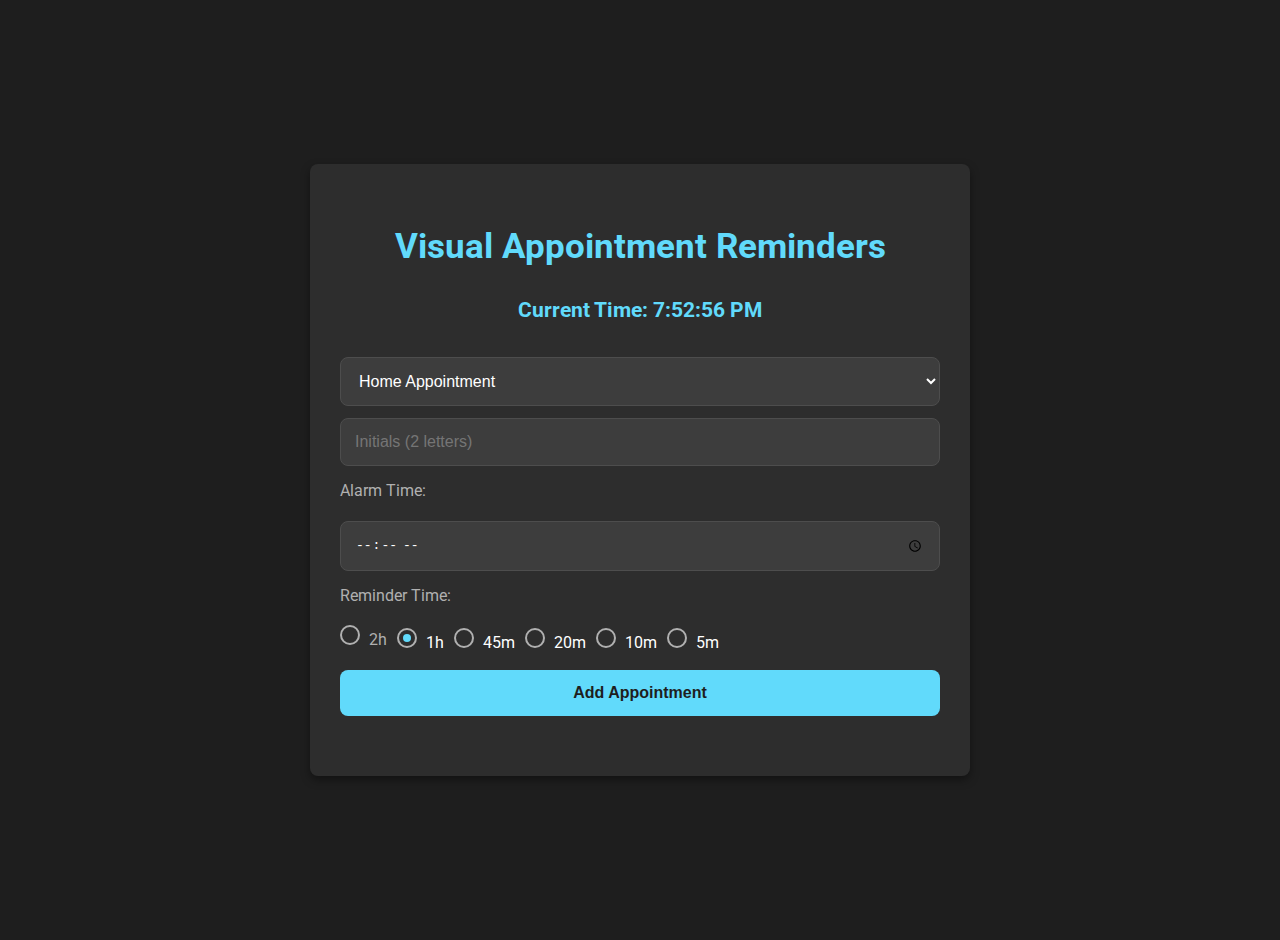
==== index.html @ 6f098dd7 "Add files via upload" ====
<!DOCTYPE html>
<html lang="en">
<head>
    <meta charset="UTF-8">
    <meta name="viewport" content="width=device-width, initial-scale=1.0">
    <title>Appointment Reminder</title>
    <style>
        @import url('https://fonts.googleapis.com/css2?family=Roboto:wght@400;700&display=swap');

        :root {
            --primary-color: #61dafb;
            --background-color: #1e1e1e;
            --card-background: #2d2d2d;
            --text-color: #ffffff;
            --light-text-color: #b0b0b0;
            --hours-color: #2196F3;
            --minutes-color: #FFC107;
            --seconds-color: #4CAF50;
            --warning-color: #FF9800;
            --alarm-color: #F44336;
            --input-background: #3d3d3d;
            --input-border: #4d4d4d;
            --border-radius: 8px;
            --transition-duration: 0.3s;
        }

        body {
            font-family: 'Roboto', sans-serif;
            background-color: var(--background-color);
            color: var(--text-color);
            line-height: 1.6;
            margin: 0;
            padding: 20px;
            display: flex;
            justify-content: center;
            align-items: center;
            min-height: 100vh;
        }

        .container {
            max-width: 600px;
            width: 100%;
            background-color: var(--card-background);
            border-radius: var(--border-radius);
            box-shadow: 0 4px 10px rgba(0, 0, 0, 0.4);
            padding: 30px;
            transition: box-shadow var(--transition-duration) ease;
        }

        .container:hover {
            box-shadow: 0 8px 20px rgba(0, 0, 0, 0.6);
        }

        h1, h2 {
            color: var(--primary-color);
            text-align: center;
            margin-bottom: 20px;
            font-weight: 700;
        }

        h1 {
            font-size: 2.2em;
        }

        h2 {
            font-size: 1.6em;
        }

        #currentTime {
            font-size: 1.3em;
            font-weight: bold;
            text-align: center;
            margin-bottom: 30px;
            color: var(--primary-color);
        }

        .input-group {
            display: flex;
            flex-direction: column;
            gap: 12px; 
            margin-bottom: 30px;
        }

        input, select, button {
            padding: 14px;
            border: 1px solid var(--input-border);
            border-radius: var(--border-radius);
            font-size: 1em;
            width: 100%;
            box-sizing: border-box;
            background-color: var(--input-background);
            color: var(--text-color);
            transition: background-color var(--transition-duration) ease, box-shadow var(--transition-duration) ease;
        }

        input:focus, select:focus, button:focus {
            outline: none;
            box-shadow: 0 0 0 3px rgba(97, 218, 251, 0.5);
        }

        button {
            background-color: var(--primary-color);
            color: var(--background-color);
            border: none;
            cursor: pointer;
            font-weight: 700;
            transition: background-color var(--transition-duration) ease;
        }

        button:hover {
            background-color: #4fa8d1;
        }

        #appointmentList {
            margin-top: 30px;
        }

        .appointment {
            background-color: var(--card-background);
            padding: 20px;
            margin-bottom: 20px;
            border-radius: var(--border-radius);
            box-shadow: 0 2px 5px rgba(0, 0, 0, 0.2);
            transition: box-shadow var(--transition-duration) ease;
        }

        .appointment:hover {
            box-shadow: 0 4px 10px rgba(0, 0, 0, 0.4);
        }

        .appointment-info {
            display: flex;
            justify-content: space-between;
            align-items: center;
            margin-bottom: 15px;
            font-size: 0.95em;
        }

        .appointment button {
            background-color: var(--alarm-color);
            padding: 10px 20px;
            font-size: 0.85em;
            border-radius: var(--border-radius);
            transition: background-color var(--transition-duration) ease;
        }

        .appointment button:hover {
            background-color: #c0392b;
        }

        .countdown-container {
            display: flex;
            height: 40px;
            background-color: var(--input-background);
            border-radius: var(--border-radius);
            overflow: hidden;
            margin-bottom: 12px;
        }

        .countdown-segment {
            display: flex;
            justify-content: center;
            align-items: center;
            color: var(--background-color);
            font-size: 1em;
            font-weight: 700;
            transition: width 1s linear;
            min-width: 45px;
        }

        .hours { background-color: var(--hours-color); }
        .minutes { background-color: var(--minutes-color); }
        .seconds { background-color: var(--seconds-color); }

        .countdown-text {
            text-align: center;
            font-size: 1.1em;
            margin-top: 5px;
            color: var(--light-text-color);
        }

        /* New reminder styles */
        .reminder-options {
            display: flex;
            align-items: center;
            flex-wrap: wrap;
            gap: 10px; 
        }

        .reminder-option label {
            display: flex;
            align-items: center; 
            cursor: pointer;
            color: var(--light-text-color);
        }

        .reminder-option input[type="radio"] {
            display: none; 
        }

        .reminder-option input[type="radio"] + span {
            width: 16px;
            height: 16px;
            border-radius: 50%;
            border: 2px solid var(--light-text-color); 
            display: inline-block;
            position: relative;
            margin-right: 5px; 
        }

        .reminder-option input[type="radio"]:checked + span::before { 
            content: '';
            width: 8px;
            height: 8px;
            background-color: var(--primary-color);
            position: absolute;
            top: 50%;
            left: 50%;
            transform: translate(-50%, -50%);
            border-radius: 50%;
        }

        .reminder-indicator {
            height: 12px;
            background-color: var(--warning-color);
            margin-top: 5px;
            width: 0;
            transition: width 1s linear, background-color 1s linear;
            border-radius: var(--border-radius);
        }

        label[for="appointmentTime"] {
            color: var(--light-text-color);
            display: block;
            margin-bottom: 5px; 
        }

        label[for="reminder2h"] { 
            color: var(--light-text-color);
            display: block;
            margin-bottom: 5px; 
        }
    </style>
</head>
<body>
    <div class="container">
        <h1>Visual Appointment Reminders</h1>
        <div id="currentTime"></div>
        <div class="input-group">
            <select id="tagSelect">
                <option value="Home Appointment">Home Appointment</option>
                <option value="Online Appointment">Online Appointment</option>
                <option value="Meeting">Meeting</option>
                <option value="Travel">Travel</option>
                <option value="Report">Report</option>
                <option value="Service Plan">Service Plan</option>
                <option value="Stats">Stats</option>
                <option value="Office">Office</option>
                <option value="Other">Other</option>
            </select>
            <input type="text" id="descInput" maxlength="2" placeholder="Initials (2 letters)">
            <label for="appointmentTime">Alarm Time:</label> 
            <input type="time" id="appointmentTime">

            <label for="reminder2h">Reminder Time:</label>
            <div class="reminder-options">
                <label for="reminder2h" class="reminder-option">
                    <input type="radio" name="reminder" id="reminder2h" value="120">
                    <span></span> 2h
                </label>
                <label for="reminder1h" class="reminder-option">
                    <input type="radio" name="reminder" id="reminder1h" value="60" checked>
                    <span></span> 1h
                </label>
                <label for="reminder45m" class="reminder-option">
                    <input type="radio" name="reminder" id="reminder45m" value="45">
                    <span></span> 45m
                </label>
                <label for="reminder20m" class="reminder-option">
                    <input type="radio" name="reminder" id="reminder20m" value="20">
                    <span></span> 20m
                </label>
                <label for="reminder10m" class="reminder-option">
                    <input type="radio" name="reminder" id="reminder10m" value="10">
                    <span></span> 10m
                </label>
                <label for="reminder5m" class="reminder-option">
                    <input type="radio" name="reminder" id="reminder5m" value="5">
                    <span></span> 5m
                </label>
            </div>

            <button onclick="addAppointment()">Add Appointment</button>
        </div>

        <div id="appointmentList"></div>
    </div>

    <audio id="warningBeep">
        <source src="https://assets.mixkit.co/active_storage/sfx/2869/2869-preview.mp3" type="audio/mpeg">
    </audio>
    <audio id="alarmSound">
        <source src="https://assets.mixkit.co/active_storage/sfx/209/209-preview.mp3" type="audio/mpeg">
    </audio>

    <script>
        let appointments = [];
        let countdownIntervals = {};
        let reminderIntervals = {};

        function updateCurrentTime() {
            const now = new Date();
            document.getElementById('currentTime').textContent = `Current Time: ${now.toLocaleTimeString()}`;
        }

        setInterval(updateCurrentTime, 1000);
        updateCurrentTime();

        function addAppointment() {
            const tag = document.getElementById('tagSelect').value;
            const desc = document.getElementById('descInput').value.toUpperCase();
            const time = document.getElementById('appointmentTime').value;

            let reminderMinutes = 60; // Default to 1 hour
            const reminderOptions = document.querySelectorAll('input[name="reminder"]');
            for (const option of reminderOptions) {
                if (option.checked) {
                    reminderMinutes = parseInt(option.value);
                    break;
                }
            }

            if (time) {
                const id = Date.now();
                const now = new Date();
                const appointmentTime = new Date(now.toDateString() + ' ' + time);
                if (appointmentTime <= now) {
                    appointmentTime.setDate(appointmentTime.getDate() + 1); 
                }
                const totalDuration = appointmentTime - now;
                appointments.push({ id, tag, desc, time, createdAt: now, totalDuration, appointmentTime, reminderMinutes, reminderPassed: false });
                appointments.sort((a, b) => a.appointmentTime - b.appointmentTime);
                updateAppointmentList();
                document.getElementById('descInput').value = '';
                document.getElementById('appointmentTime').value = '';
            } else {
                alert('Please set a valid appointment time.');
            }
        }

        function updateAppointmentList() {
            const list = document.getElementById('appointmentList');
            list.innerHTML = '<h2>Appointments</h2>';
            appointments.forEach((app) => {
                const appointmentElement = document.createElement('div');
                appointmentElement.className = 'appointment';
                appointmentElement.id = `appointment-${app.id}`;
                appointmentElement.innerHTML = `
                    <div class="appointment-info">
                        <span>${app.tag} ${app.desc ? `(${app.desc})` : ''} at ${app.time} (Reminder: ${app.reminderMinutes} mins before)</span>
                        <button onclick="removeAppointment(${app.id})">Remove</button>
                    </div>
                    <div class="countdown-container" id="countdown-${app.id}">
                        <div class="countdown-segment hours" id="hours-${app.id}"></div>
                        <div class="countdown-segment minutes" id="minutes-${app.id}"></div>
                        <div class="countdown-segment seconds" id="seconds-${app.id}"></div>
                    </div>
                    <div class="reminder-indicator" id="reminder-indicator-${app.id}"></div>
                    <div class="countdown-text" id="countdown-text-${app.id}"></div>
                `;
                list.appendChild(appointmentElement);
                
                if (!countdownIntervals[app.id]) {
                    startCountdown(app);
                }
                if (!reminderIntervals[app.id]) {
                    setReminder(app);
                }
            });
        }

        function removeAppointment(id) {
            appointments = appointments.filter(app => app.id !== id);
            clearInterval(countdownIntervals[id]);
            delete countdownIntervals[id];
            clearInterval(reminderIntervals[id]);
            delete reminderIntervals[id];
            updateAppointmentList();
        }

        function startCountdown(appointment) {
            function updateCountdown() {
                const now = new Date();
                let timeLeft = appointment.appointmentTime - now;

                const hoursElement = document.getElementById(`hours-${appointment.id}`);
                const minutesElement = document.getElementById(`minutes-${appointment.id}`);
                const secondsElement = document.getElementById(`seconds-${appointment.id}`);
                const countdownText = document.getElementById(`countdown-text-${appointment.id}`);
                const reminderIndicator = document.getElementById(`reminder-indicator-${appointment.id}`);

                if (!hoursElement || !minutesElement || !secondsElement || !countdownText || !reminderIndicator) {
                    clearInterval(countdownIntervals[appointment.id]);
                    delete countdownIntervals[appointment.id];
                    return;
                }

                const totalSeconds = Math.floor(timeLeft / 1000);
                const hours = Math.floor(totalSeconds / 3600);
                const minutes = Math.floor((totalSeconds % 3600) / 60);
                const seconds = totalSeconds % 60;

                const totalWidth = 100;
                const hourWidth = (hours / 24) * totalWidth;
                const minuteWidth = (minutes / 60) * (totalWidth - hourWidth);
                const secondWidth = (seconds / 60) * (totalWidth - hourWidth - minuteWidth);

                hoursElement.style.width = `${hourWidth}%`;
                minutesElement.style.width = `${minuteWidth}%`;
                secondsElement.style.width = `${secondWidth}%`;

                hoursElement.textContent = hours > 0 ? `${hours}H` : '';
                minutesElement.textContent = minutes > 0 ? `${minutes}M` : '';
                secondsElement.textContent = `${seconds}S`;

                countdownText.textContent = `${hours.toString().padStart(2, '0')}:${minutes.toString().padStart(2, '0')}:${seconds.toString().padStart(2, '0')}`;

                const reminderSeconds = appointment.reminderMinutes * 60;
                const reminderProgress = Math.max(0, Math.min(100, ((reminderSeconds - totalSeconds) / reminderSeconds) * 100));
                reminderIndicator.style.width = `${reminderProgress}%`;

                if (totalSeconds <= 60) {
                    const greenValue = Math.floor((60 - totalSeconds) / 60 * 255);
                    reminderIndicator.style.backgroundColor = `rgb(243, ${greenValue}, 18)`;
                } else {
                    reminderIndicator.style.backgroundColor = 'var(--warning-color)';
                }

                if (!appointment.reminderPassed && totalSeconds <= reminderSeconds) {
                    appointment.reminderPassed = true;
                    playWarningBeep();
                }
                
                if (timeLeft <= 0) {
                    clearInterval(countdownIntervals[appointment.id]);
                    delete countdownIntervals[appointment.id];
                    playAlarmSound();
                    countdownText.textContent = "00:00:00";
                    hoursElement.style.width = '0%';
                    minutesElement.style.width = '0%';
                    secondsElement.style.width = '0%';
                    hoursElement.textContent = '';
                    minutesElement.textContent = '';
                    secondsElement.textContent = '';
                }
            }

            updateCountdown(); 
            countdownIntervals[appointment.id] = setInterval(updateCountdown, 1000);
        }

        function setReminder(appointment) {
            reminderIntervals[appointment.id] = setInterval(() => {
                const now = new Date();
                const timeUntilAppointment = appointment.appointmentTime - now;
                const minutesUntilAppointment = Math.floor(timeUntilAppointment / (1000 * 60));
                
                if (minutesUntilAppointment === appointment.reminderMinutes) {
                    playWarningBeep();
                    clearInterval(reminderIntervals[appointment.id]);
                    delete reminderIntervals[appointment.id];
                }
            }, 60000); // Check every minute
        }

        function playWarningBeep() {
            const audio = document.getElementById('warningBeep');
            audio.play();
        }

        function playAlarmSound() {
            const audio = document.getElementById('alarmSound');
            audio.play();
        }
    </script>
</body>
</html>
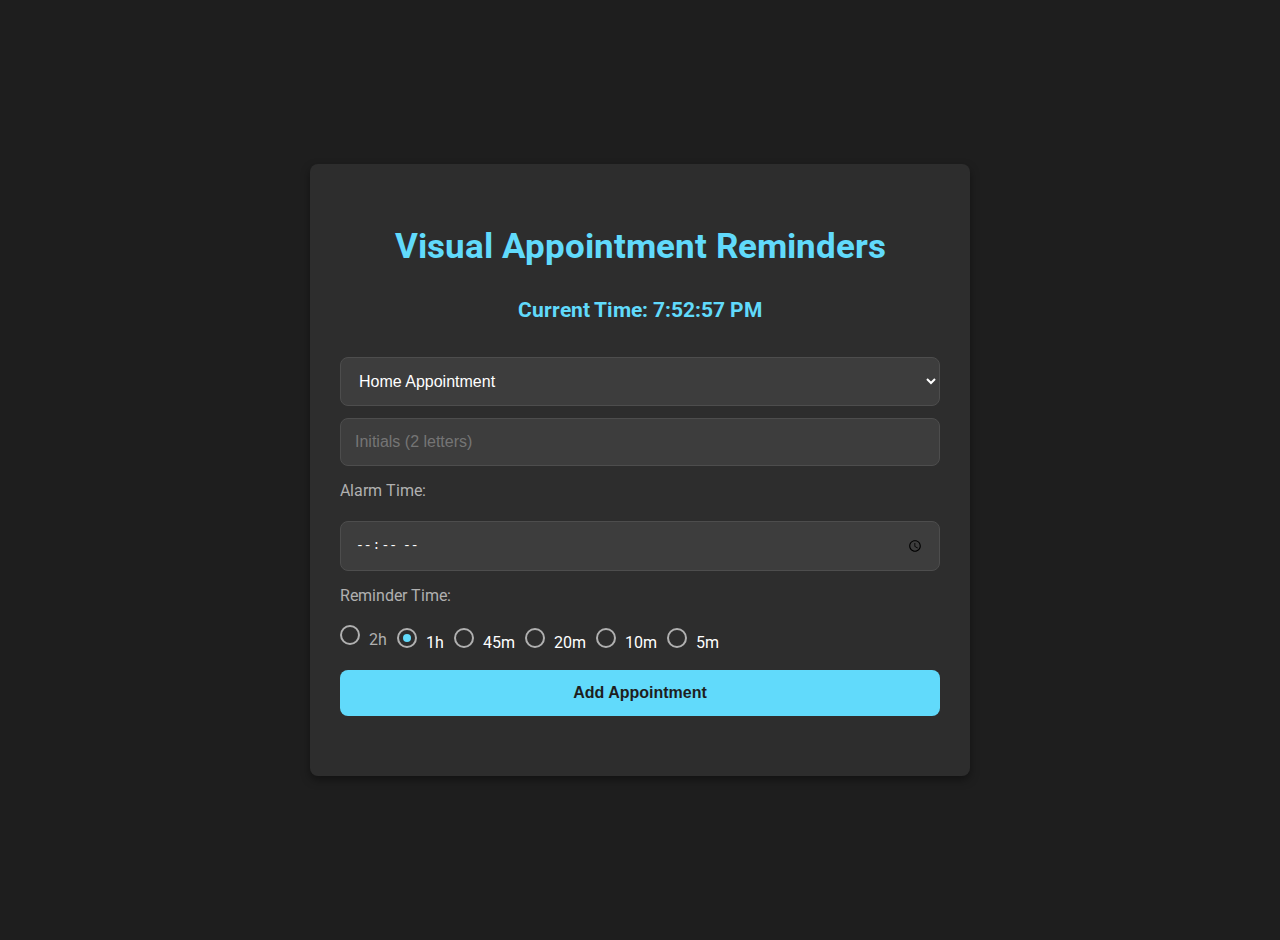
==== commit 6c6ebfff: "Add files via upload" ====
--- a/index.html
+++ b/index.html
@@ -3,7 +3,7 @@
 <head>
     <meta charset="UTF-8">
     <meta name="viewport" content="width=device-width, initial-scale=1.0">
-    <title>Appointment Reminder</title>
+    <title>Visual Appointment Reminders</title>
     <style>
         @import url('https://fonts.googleapis.com/css2?family=Roboto:wght@400;700&display=swap');
 
@@ -174,12 +174,13 @@
 
         .countdown-text {
             text-align: center;
-            font-size: 1.1em;
-            margin-top: 5px;
-            color: var(--light-text-color);
-        }
-
-        /* New reminder styles */
+            font-size: 1.8em; 
+            font-weight: bold; 
+            margin-top: 10px;
+            color: var(--text-color);
+            letter-spacing: 2px; 
+        }
+
         .reminder-options {
             display: flex;
             align-items: center;
@@ -221,12 +222,13 @@
         }
 
         .reminder-indicator {
-            height: 12px;
+            height: 40px; 
             background-color: var(--warning-color);
-            margin-top: 5px;
+            margin: 15px 0;
             width: 0;
             transition: width 1s linear, background-color 1s linear;
             border-radius: var(--border-radius);
+            box-shadow: 0 2px 4px rgba(0, 0, 0, 0.3); 
         }
 
         label[for="appointmentTime"] {
@@ -244,7 +246,7 @@
 </head>
 <body>
     <div class="container">
-        <h1>Visual Appointment Reminders</h1>
+        <h1>Visual Appointment Reminders</h1> 
         <div id="currentTime"></div>
         <div class="input-group">
             <select id="tagSelect">
@@ -307,6 +309,7 @@
         let appointments = [];
         let countdownIntervals = {};
         let reminderIntervals = {};
+        let isDataInput = false; 
 
         function updateCurrentTime() {
             const now = new Date();
@@ -321,7 +324,7 @@
             const desc = document.getElementById('descInput').value.toUpperCase();
             const time = document.getElementById('appointmentTime').value;
 
-            let reminderMinutes = 60; // Default to 1 hour
+            let reminderMinutes = 60;
             const reminderOptions = document.querySelectorAll('input[name="reminder"]');
             for (const option of reminderOptions) {
                 if (option.checked) {
@@ -343,6 +346,8 @@
                 updateAppointmentList();
                 document.getElementById('descInput').value = '';
                 document.getElementById('appointmentTime').value = '';
+
+                isDataInput = true; 
             } else {
                 alert('Please set a valid appointment time.');
             }
@@ -386,6 +391,8 @@
             clearInterval(reminderIntervals[id]);
             delete reminderIntervals[id];
             updateAppointmentList();
+
+            isDataInput = appointments.length > 0; 
         }
 
         function startCountdown(appointment) {
@@ -423,8 +430,13 @@
                 minutesElement.textContent = minutes > 0 ? `${minutes}M` : '';
                 secondsElement.textContent = `${seconds}S`;
 
-                countdownText.textContent = `${hours.toString().padStart(2, '0')}:${minutes.toString().padStart(2, '0')}:${seconds.toString().padStart(2, '0')}`;
-
+                // Format the countdown text
+                const formattedHours = hours.toString().padStart(2, '0');
+                const formattedMinutes = minutes.toString().padStart(2, '0');
+                const formattedSeconds = seconds.toString().padStart(2, '0');
+                countdownText.textContent = `${formattedHours}:${formattedMinutes}:${formattedSeconds}`;
+
+                // Update reminder indicator
                 const reminderSeconds = appointment.reminderMinutes * 60;
                 const reminderProgress = Math.max(0, Math.min(100, ((reminderSeconds - totalSeconds) / reminderSeconds) * 100));
                 reminderIndicator.style.width = `${reminderProgress}%`;
@@ -455,7 +467,7 @@
                 }
             }
 
-            updateCountdown(); 
+            updateCountdown();
             countdownIntervals[appointment.id] = setInterval(updateCountdown, 1000);
         }
 
@@ -470,7 +482,7 @@
                     clearInterval(reminderIntervals[appointment.id]);
                     delete reminderIntervals[appointment.id];
                 }
-            }, 60000); // Check every minute
+            }, 60000); 
         }
 
         function playWarningBeep() {
@@ -482,6 +494,20 @@
             const audio = document.getElementById('alarmSound');
             audio.play();
         }
+
+        window.addEventListener('beforeunload', (event) => {
+            if (isDataInput) {
+                event.preventDefault(); 
+                event.returnValue = ''; 
+            }
+        });
+
+        const inputFields = document.querySelectorAll('input, select');
+        inputFields.forEach(input => {
+            input.addEventListener('input', () => {
+                isDataInput = true;
+            });
+        });
     </script>
 </body>
 </html>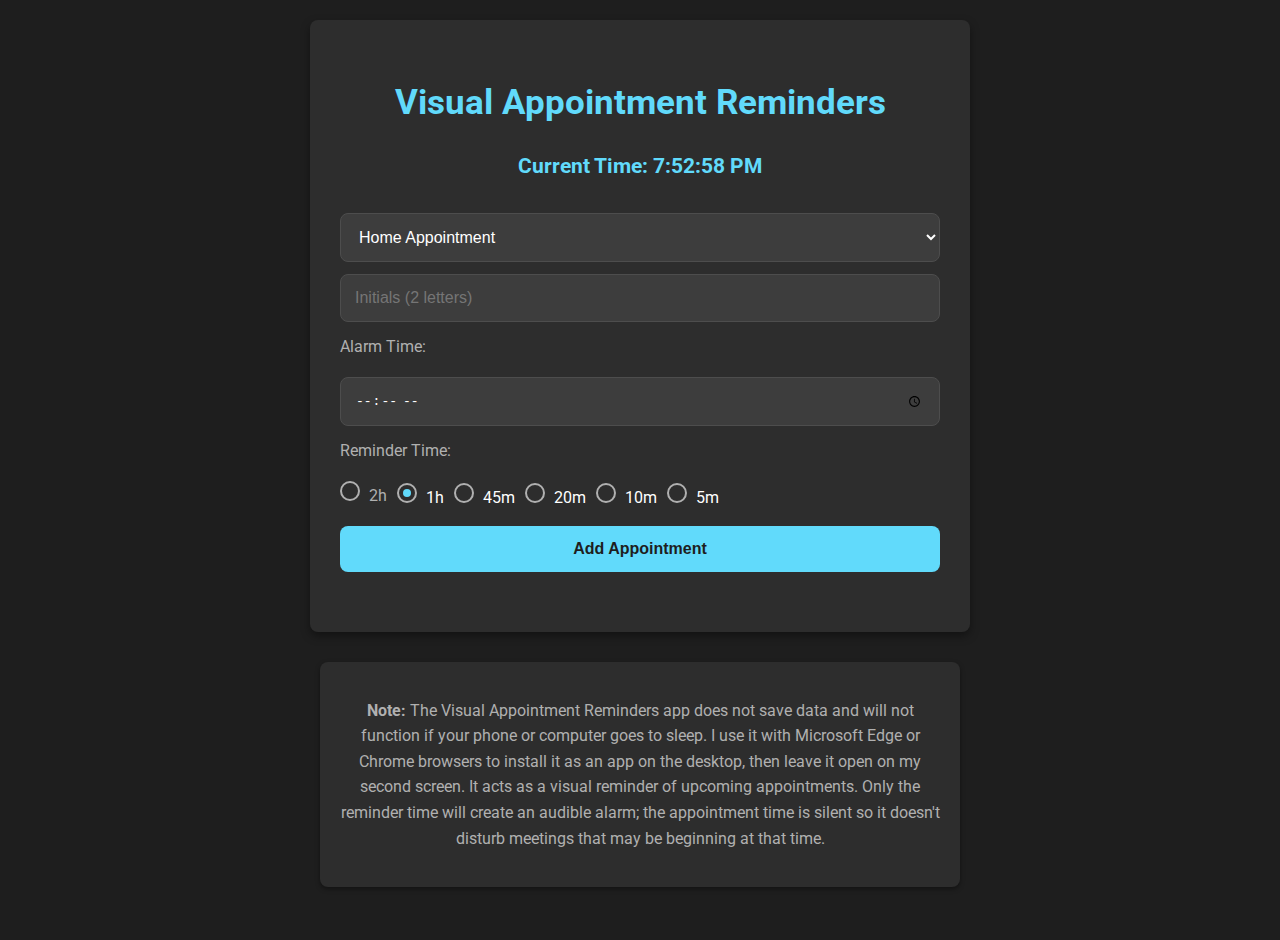
==== commit 3a19f30e: "Add files via upload" ====
--- a/index.html
+++ b/index.html
@@ -32,7 +32,7 @@
             margin: 0;
             padding: 20px;
             display: flex;
-            justify-content: center;
+            flex-direction: column;
             align-items: center;
             min-height: 100vh;
         }
@@ -298,9 +298,16 @@
         <div id="appointmentList"></div>
     </div>
 
+    <div class="container" style="margin-top: 30px; padding: 20px; background-color: var(--card-background); border-radius: var(--border-radius); box-shadow: 0 2px 5px rgba(0, 0, 0, 0.4);">
+        <p style="color: var(--light-text-color); text-align: center;">
+            <strong>Note:</strong> The Visual Appointment Reminders app does not save data and will not function if your phone or computer goes to sleep. I use it with Microsoft Edge or Chrome browsers to install it as an app on the desktop, then leave it open on my second screen. It acts as a visual reminder of upcoming appointments. Only the reminder time will create an audible alarm; the appointment time is silent so it doesn't disturb meetings that may be beginning at that time.
+        </p>
+    </div>
+
     <audio id="warningBeep">
         <source src="https://assets.mixkit.co/active_storage/sfx/2869/2869-preview.mp3" type="audio/mpeg">
     </audio>
+
     <audio id="alarmSound">
         <source src="https://assets.mixkit.co/active_storage/sfx/209/209-preview.mp3" type="audio/mpeg">
     </audio>
@@ -510,4 +517,4 @@
         });
     </script>
 </body>
-</html>+</html>
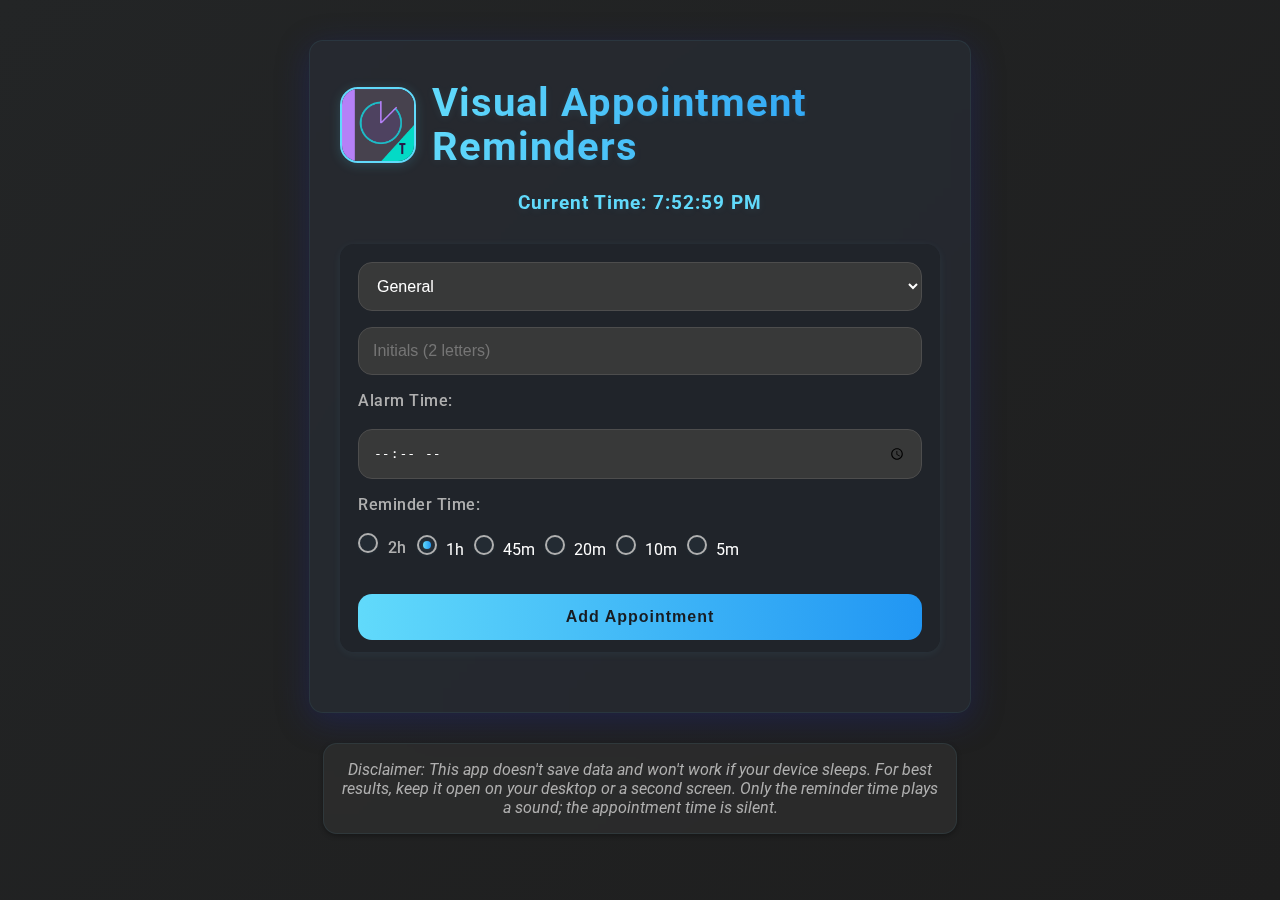
==== commit f3410059: "Add files via upload" ====
--- a/index.html
+++ b/index.html
@@ -4,13 +4,20 @@
     <meta charset="UTF-8">
     <meta name="viewport" content="width=device-width, initial-scale=1.0">
     <title>Visual Appointment Reminders</title>
+    <link rel="icon" type="image/png" sizes="192x192" href="vta-192.png">
+    <link rel="icon" type="image/png" sizes="512x512" href="vta-512.png">
+    <link rel="apple-touch-icon" sizes="192x192" href="vta-192.png">
+    <link rel="apple-touch-icon" sizes="512x512" href="vta-512.png">
+    <link rel="manifest" href="manifest.json">
     <style>
         @import url('https://fonts.googleapis.com/css2?family=Roboto:wght@400;700&display=swap');
 
         :root {
             --primary-color: #61dafb;
-            --background-color: #1e1e1e;
-            --card-background: #2d2d2d;
+            --primary-gradient: linear-gradient(90deg, #61dafb 0%, #2196F3 100%);
+            --background-color: #181c22;
+            --card-background: rgba(45, 45, 45, 0.85);
+            --glass-background: rgba(40, 44, 52, 0.7);
             --text-color: #ffffff;
             --light-text-color: #b0b0b0;
             --hours-color: #2196F3;
@@ -18,37 +25,79 @@
             --seconds-color: #4CAF50;
             --warning-color: #FF9800;
             --alarm-color: #F44336;
-            --input-background: #3d3d3d;
+            --input-background: rgba(61, 61, 61, 0.85);
             --input-border: #4d4d4d;
-            --border-radius: 8px;
+            --border-radius: 14px;
             --transition-duration: 0.3s;
+            --shadow: 0 8px 32px 0 rgba(31, 38, 135, 0.37);
+            --blur: blur(8px);
+        }
+
+        @keyframes pulse-glow {
+            0% {
+                box-shadow: 0 0 0 0 rgba(97,218,251,0.35), 0 2px 32px 0 rgba(31,38,135,0.20);
+            }
+            70% {
+                box-shadow: 0 0 14px 7px rgba(97,218,251,0.45), 0 2px 32px 0 rgba(31,38,135,0.20);
+            }
+            100% {
+                box-shadow: 0 0 0 0 rgba(97,218,251,0.35), 0 2px 32px 0 rgba(31,38,135,0.20);
+            }
+        }
+        @keyframes pulse-glow-urgent {
+            0% {
+                box-shadow: 0 0 0 0 rgba(244,67,54,0.8), 0 2px 32px 0 rgba(31,38,135,0.37);
+            }
+            70% {
+                box-shadow: 0 0 32px 18px rgba(244,67,54,1), 0 2px 32px 0 rgba(31,38,135,0.37);
+            }
+            100% {
+                box-shadow: 0 0 0 0 rgba(244,67,54,0.8), 0 2px 32px 0 rgba(31,38,135,0.37);
+            }
+        }
+        .pulse-glow {
+            animation: pulse-glow 2.2s infinite;
+        }
+        .pulse-glow-urgent {
+            animation: pulse-glow-urgent 0.7s infinite;
+        }
+
+        html, body {
+            height: 100%;
+            margin: 0;
+            padding: 0;
         }
 
         body {
             font-family: 'Roboto', sans-serif;
-            background-color: var(--background-color);
+            background: var(--background-color);
+            min-height: 100vh;
             color: var(--text-color);
-            line-height: 1.6;
             margin: 0;
-            padding: 20px;
+            padding: 0;
             display: flex;
             flex-direction: column;
             align-items: center;
-            min-height: 100vh;
+            justify-content: flex-start;
+            background: linear-gradient(135deg, #232526 0%, #1e1e1e 100%);
         }
 
         .container {
             max-width: 600px;
             width: 100%;
-            background-color: var(--card-background);
+            background: var(--glass-background);
             border-radius: var(--border-radius);
-            box-shadow: 0 4px 10px rgba(0, 0, 0, 0.4);
-            padding: 30px;
-            transition: box-shadow var(--transition-duration) ease;
+            box-shadow: var(--shadow);
+            padding: 32px 30px 30px 30px;
+            margin-top: 40px;
+            backdrop-filter: var(--blur);
+            border: 1.5px solid rgba(97, 218, 251, 0.08);
+            transition: box-shadow var(--transition-duration) ease, background 0.5s;
         }
 
         .container:hover {
-            box-shadow: 0 8px 20px rgba(0, 0, 0, 0.6);
+            box-shadow: 0 12px 32px 0 rgba(97, 218, 251, 0.18);
+            background: rgba(45, 45, 45, 0.95);
         }
 
         h1, h2 {
@@ -56,59 +105,79 @@
             text-align: center;
             margin-bottom: 20px;
             font-weight: 700;
+            letter-spacing: 1px;
+            text-shadow: 0 2px 8px rgba(97, 218, 251, 0.08);
         }
 
         h1 {
-            font-size: 2.2em;
+            font-size: 2.3em;
+            background: var(--primary-gradient);
+            -webkit-background-clip: text;
+            -webkit-text-fill-color: transparent;
+            background-clip: text;
         }
 
         h2 {
-            font-size: 1.6em;
+            font-size: 1.5em;
+            color: var(--light-text-color);
+            margin-top: 10px;
         }
 
         #currentTime {
-            font-size: 1.3em;
+            font-size: 1.2em;
             font-weight: bold;
             text-align: center;
             margin-bottom: 30px;
             color: var(--primary-color);
+            letter-spacing: 1px;
+            text-shadow: 0 2px 8px rgba(97, 218, 251, 0.08);
         }
 
         .input-group {
             display: flex;
             flex-direction: column;
-            gap: 12px; 
+            gap: 14px;
             margin-bottom: 30px;
+            background: rgba(30, 34, 40, 0.7);
+            border-radius: var(--border-radius);
+            padding: 18px 18px 10px 18px;
+            box-shadow: 0 2px 8px rgba(97, 218, 251, 0.07);
         }
 
         input, select, button {
             padding: 14px;
-            border: 1px solid var(--input-border);
+            border: 1.5px solid var(--input-border);
             border-radius: var(--border-radius);
             font-size: 1em;
             width: 100%;
             box-sizing: border-box;
             background-color: var(--input-background);
             color: var(--text-color);
-            transition: background-color var(--transition-duration) ease, box-shadow var(--transition-duration) ease;
+            transition: background-color var(--transition-duration) ease, box-shadow var(--transition-duration) ease, border-color 0.2s;
+            margin-bottom: 2px;
         }
 
         input:focus, select:focus, button:focus {
             outline: none;
-            box-shadow: 0 0 0 3px rgba(97, 218, 251, 0.5);
+            box-shadow: 0 0 0 3px rgba(97, 218, 251, 0.25);
+            border-color: var(--primary-color);
+            background-color: #232b33;
         }
 
         button {
-            background-color: var(--primary-color);
+            background: var(--primary-gradient);
             color: var(--background-color);
             border: none;
             cursor: pointer;
             font-weight: 700;
-            transition: background-color var(--transition-duration) ease;
+            transition: background 0.2s, color 0.2s;
+            letter-spacing: 1px;
+            margin-top: 10px;
         }
 
         button:hover {
-            background-color: #4fa8d1;
+            background: linear-gradient(90deg, #2196F3 0%, #61dafb 100%);
+            color: #fff;
         }
 
         #appointmentList {
@@ -116,16 +185,18 @@
         }
 
         .appointment {
-            background-color: var(--card-background);
-            padding: 20px;
-            margin-bottom: 20px;
+            background: rgba(45, 45, 45, 0.92);
+            padding: 22px 18px 18px 18px;
+            margin-bottom: 22px;
             border-radius: var(--border-radius);
-            box-shadow: 0 2px 5px rgba(0, 0, 0, 0.2);
-            transition: box-shadow var(--transition-duration) ease;
+            box-shadow: 0 2px 8px rgba(97, 218, 251, 0.08);
+            transition: box-shadow var(--transition-duration) ease, background 0.3s;
+            border: 1.5px solid rgba(97, 218, 251, 0.07);
         }
 
         .appointment:hover {
-            box-shadow: 0 4px 10px rgba(0, 0, 0, 0.4);
+            box-shadow: 0 4px 16px rgba(97, 218, 251, 0.18);
+            background: rgba(45, 45, 45, 0.99);
         }
 
         .appointment-info {
@@ -133,28 +204,35 @@
             justify-content: space-between;
             align-items: center;
             margin-bottom: 15px;
+            font-size: 1em;
+            color: var(--light-text-color);
+        }
+
+        .appointment button {
+            background: linear-gradient(90deg, #F44336 0%, #FF9800 100%);
+            color: #fff;
+            padding: 10px 22px;
             font-size: 0.95em;
-        }
-
-        .appointment button {
-            background-color: var(--alarm-color);
-            padding: 10px 20px;
-            font-size: 0.85em;
             border-radius: var(--border-radius);
-            transition: background-color var(--transition-duration) ease;
+            transition: background 0.2s, color 0.2s;
+            font-weight: 700;
+            border: none;
+            box-shadow: 0 2px 8px rgba(244, 67, 54, 0.08);
         }
 
         .appointment button:hover {
-            background-color: #c0392b;
+            background: linear-gradient(90deg, #c0392b 0%, #FF9800 100%);
+            color: #fff;
         }
 
         .countdown-container {
             display: flex;
             height: 40px;
-            background-color: var(--input-background);
+            background: rgba(61, 61, 61, 0.7);
             border-radius: var(--border-radius);
             overflow: hidden;
             margin-bottom: 12px;
+            box-shadow: 0 2px 8px rgba(97, 218, 251, 0.05);
         }
 
         .countdown-segment {
@@ -166,90 +244,147 @@
             font-weight: 700;
             transition: width 1s linear;
             min-width: 45px;
-        }
-
-        .hours { background-color: var(--hours-color); }
-        .minutes { background-color: var(--minutes-color); }
-        .seconds { background-color: var(--seconds-color); }
+            letter-spacing: 1px;
+            text-shadow: 0 2px 8px rgba(0,0,0,0.08);
+        }
+
+        .hours { background: linear-gradient(90deg, #2196F3 60%, #61dafb 100%); }
+        .minutes { background: linear-gradient(90deg, #FFC107 60%, #FFD54F 100%); }
+        .seconds { background: linear-gradient(90deg, #4CAF50 60%, #81C784 100%); }
 
         .countdown-text {
             text-align: center;
-            font-size: 1.8em; 
-            font-weight: bold; 
+            font-size: 1.8em;
+            font-weight: bold;
             margin-top: 10px;
             color: var(--text-color);
-            letter-spacing: 2px; 
+            letter-spacing: 2px;
+            text-shadow: 0 2px 8px rgba(97, 218, 251, 0.08);
         }
 
         .reminder-options {
             display: flex;
             align-items: center;
             flex-wrap: wrap;
-            gap: 10px; 
+            gap: 10px;
+            margin-bottom: 8px;
         }
 
         .reminder-option label {
             display: flex;
-            align-items: center; 
+            align-items: center;
             cursor: pointer;
             color: var(--light-text-color);
         }
 
         .reminder-option input[type="radio"] {
-            display: none; 
+            display: none;
         }
 
         .reminder-option input[type="radio"] + span {
             width: 16px;
             height: 16px;
             border-radius: 50%;
-            border: 2px solid var(--light-text-color); 
+            border: 2px solid var(--light-text-color);
             display: inline-block;
             position: relative;
-            margin-right: 5px; 
-        }
-
-        .reminder-option input[type="radio"]:checked + span::before { 
+            margin-right: 5px;
+            background: #232b33;
+            box-shadow: 0 1px 4px rgba(97, 218, 251, 0.05);
+        }
+
+        .reminder-option input[type="radio"]:checked + span::before {
             content: '';
             width: 8px;
             height: 8px;
-            background-color: var(--primary-color);
+            background: var(--primary-gradient);
             position: absolute;
             top: 50%;
             left: 50%;
             transform: translate(-50%, -50%);
             border-radius: 50%;
+            box-shadow: 0 1px 4px rgba(97, 218, 251, 0.12);
         }
 
         .reminder-indicator {
-            height: 40px; 
-            background-color: var(--warning-color);
+            height: 40px;
+            background: var(--warning-color);
             margin: 15px 0;
             width: 0;
             transition: width 1s linear, background-color 1s linear;
             border-radius: var(--border-radius);
-            box-shadow: 0 2px 4px rgba(0, 0, 0, 0.3); 
-        }
-
-        label[for="appointmentTime"] {
+            box-shadow: 0 2px 4px rgba(0, 0, 0, 0.3);
+        }
+
+        label[for="appointmentTime"], label[for="reminder2h"] {
             color: var(--light-text-color);
             display: block;
-            margin-bottom: 5px; 
-        }
-
-        label[for="reminder2h"] { 
-            color: var(--light-text-color);
-            display: block;
-            margin-bottom: 5px; 
+            margin-bottom: 5px;
+            font-weight: 500;
+            letter-spacing: 0.5px;
+        }
+
+        /* Responsive */
+        @media (max-width: 700px) {
+            .container {
+                max-width: 98vw;
+                padding: 12px 4vw 18px 4vw;
+            }
+            .input-group {
+                padding: 10px 4vw 8px 4vw;
+            }
+            .appointment {
+                padding: 14px 4vw 12px 4vw;
+            }
+        }
+
+        /* App header with icon and title */
+        .app-header {
+            display: flex;
+            align-items: center;
+            justify-content: center;
+            gap: 16px;
+            margin-bottom: 22px;
+            padding-top: 8px;
+        }
+
+        .app-icon {
+            width: 72px;
+            height: 72px;
+            border-radius: 18px;
+            box-shadow: 0 2px 12px rgba(97,218,251,0.18);
+            flex-shrink: 0;
+            background: #232526;
+            border: 2.5px solid var(--primary-color);
+        }
+
+        .app-title {
+            font-size: 2.5em;
+            font-weight: 700;
+            background: var(--primary-gradient);
+            -webkit-background-clip: text;
+            -webkit-text-fill-color: transparent;
+            background-clip: text;
+            letter-spacing: 1px;
+            text-shadow: 0 2px 8px rgba(97, 218, 251, 0.08);
+            margin: 0;
+            line-height: 1.1;
+            display: flex;
+            align-items: center;
+            min-height: 72px;
         }
     </style>
 </head>
 <body>
     <div class="container">
-        <h1>Visual Appointment Reminders</h1> 
+        <div class="app-header">
+            <img src="vta-512.png" alt="App Icon" class="app-icon">
+            <span class="app-title">Visual Appointment Reminders</span>
+        </div>
         <div id="currentTime"></div>
         <div class="input-group">
             <select id="tagSelect">
+                <option value="General">General</option>
                 <option value="Home Appointment">Home Appointment</option>
                 <option value="Online Appointment">Online Appointment</option>
                 <option value="Meeting">Meeting</option>
@@ -298,9 +433,11 @@
         <div id="appointmentList"></div>
     </div>
 
-    <div class="container" style="margin-top: 30px; padding: 20px; background-color: var(--card-background); border-radius: var(--border-radius); box-shadow: 0 2px 5px rgba(0, 0, 0, 0.4);">
-        <p style="color: var(--light-text-color); text-align: center;">
-            <strong>Note:</strong> The Visual Appointment Reminders app does not save data and will not function if your phone or computer goes to sleep. I use it with Microsoft Edge or Chrome browsers to install it as an app on the desktop, then leave it open on my second screen. It acts as a visual reminder of upcoming appointments. Only the reminder time will create an audible alarm; the appointment time is silent so it doesn't disturb meetings that may be beginning at that time.
+    <div class="container" style="margin-top: 30px; padding: 16px; background-color: var(--card-background); border-radius: var(--border-radius); box-shadow: 0 2px 5px rgba(0,0,0,0.3);">
+        <p style="color: var(--light-text-color); text-align: center; font-size: 0.98em; margin: 0;">
+            <em>
+                Disclaimer: This app doesn't save data and won't work if your device sleeps. For best results, keep it open on your desktop or a second screen. Only the reminder time plays a sound; the appointment time is silent.
+            </em>
         </p>
     </div>
 
@@ -317,6 +454,10 @@
         let countdownIntervals = {};
         let reminderIntervals = {};
         let isDataInput = false; 
+
+        if ('Notification' in window && Notification.permission !== 'granted') {
+            Notification.requestPermission();
+        }
 
         function updateCurrentTime() {
             const now = new Date();
@@ -369,7 +510,7 @@
                 appointmentElement.id = `appointment-${app.id}`;
                 appointmentElement.innerHTML = `
                     <div class="appointment-info">
-                        <span>${app.tag} ${app.desc ? `(${app.desc})` : ''} at ${app.time} (Reminder: ${app.reminderMinutes} mins before)</span>
+                        <span>${app.tag} ${app.desc ? `(${app.desc})` : ''} at ${formatTime12h(app.time)} (Reminder: ${app.reminderMinutes} mins before)</span>
                         <button onclick="removeAppointment(${app.id})">Remove</button>
                     </div>
                     <div class="countdown-container" id="countdown-${app.id}">
@@ -455,6 +596,17 @@
                     reminderIndicator.style.backgroundColor = 'var(--warning-color)';
                 }
 
+                const mainContainer = document.querySelector('.container');
+                if (totalSeconds <= 60) {
+                    mainContainer.classList.remove('pulse-glow');
+                    mainContainer.classList.add('pulse-glow-urgent');
+                } else if (totalSeconds <= 300) { // 5 minutes
+                    mainContainer.classList.remove('pulse-glow-urgent');
+                    mainContainer.classList.add('pulse-glow');
+                } else {
+                    mainContainer.classList.remove('pulse-glow', 'pulse-glow-urgent');
+                }
+
                 if (!appointment.reminderPassed && totalSeconds <= reminderSeconds) {
                     appointment.reminderPassed = true;
                     playWarningBeep();
@@ -495,11 +647,44 @@
         function playWarningBeep() {
             const audio = document.getElementById('warningBeep');
             audio.play();
+            if (document.hidden && Notification.permission === 'granted') {
+                new Notification('Appointment Reminder', {
+                    body: 'Your appointment reminder time has been reached!',
+                    icon: 'vta-192.png'
+                });
+            }
         }
 
         function playAlarmSound() {
-            const audio = document.getElementById('alarmSound');
-            audio.play();
+            // Web Audio API: gentle bell sound
+            try {
+                const ctx = new (window.AudioContext || window.webkitAudioContext)();
+                const o = ctx.createOscillator();
+                const g = ctx.createGain();
+                o.type = 'sine';
+                o.frequency.value = 880; // A5
+                g.gain.value = 0.18;
+                o.connect(g);
+                g.connect(ctx.destination);
+
+                o.start();
+                g.gain.exponentialRampToValueAtTime(0.0001, ctx.currentTime + 1.1);
+                o.frequency.linearRampToValueAtTime(1760, ctx.currentTime + 0.7); // up to A6
+                o.stop(ctx.currentTime + 1.1);
+
+                o.onended = () => ctx.close();
+            } catch (e) {
+                // fallback: try to play the audio element if Web Audio fails
+                const audio = document.getElementById('alarmSound');
+                if (audio) audio.play();
+            }
+
+            if (document.hidden && Notification.permission === 'granted') {
+                new Notification('Appointment Time', {
+                    body: 'Your appointment time is now!',
+                    icon: 'vta-192.png'
+                });
+            }
         }
 
         window.addEventListener('beforeunload', (event) => {
@@ -515,6 +700,27 @@
                 isDataInput = true;
             });
         });
+
+        // Register service worker for PWA support
+        if ('serviceWorker' in navigator) {
+            window.addEventListener('load', function() {
+                navigator.serviceWorker.register('service-worker.js')
+                .then(function(registration) {
+                    // Registration successful
+                }, function(err) {
+                    // Registration failed
+                    console.error('ServiceWorker registration failed: ', err);
+                });
+            });
+        }
+
+        function formatTime12h(timeStr) {
+            if (!timeStr) return '';
+            const [hour, minute] = timeStr.split(':').map(Number);
+            const ampm = hour >= 12 ? 'PM' : 'AM';
+            const hour12 = hour % 12 === 0 ? 12 : hour % 12;
+            return `${hour12}:${minute.toString().padStart(2, '0')} ${ampm}`;
+        }
     </script>
 </body>
 </html>
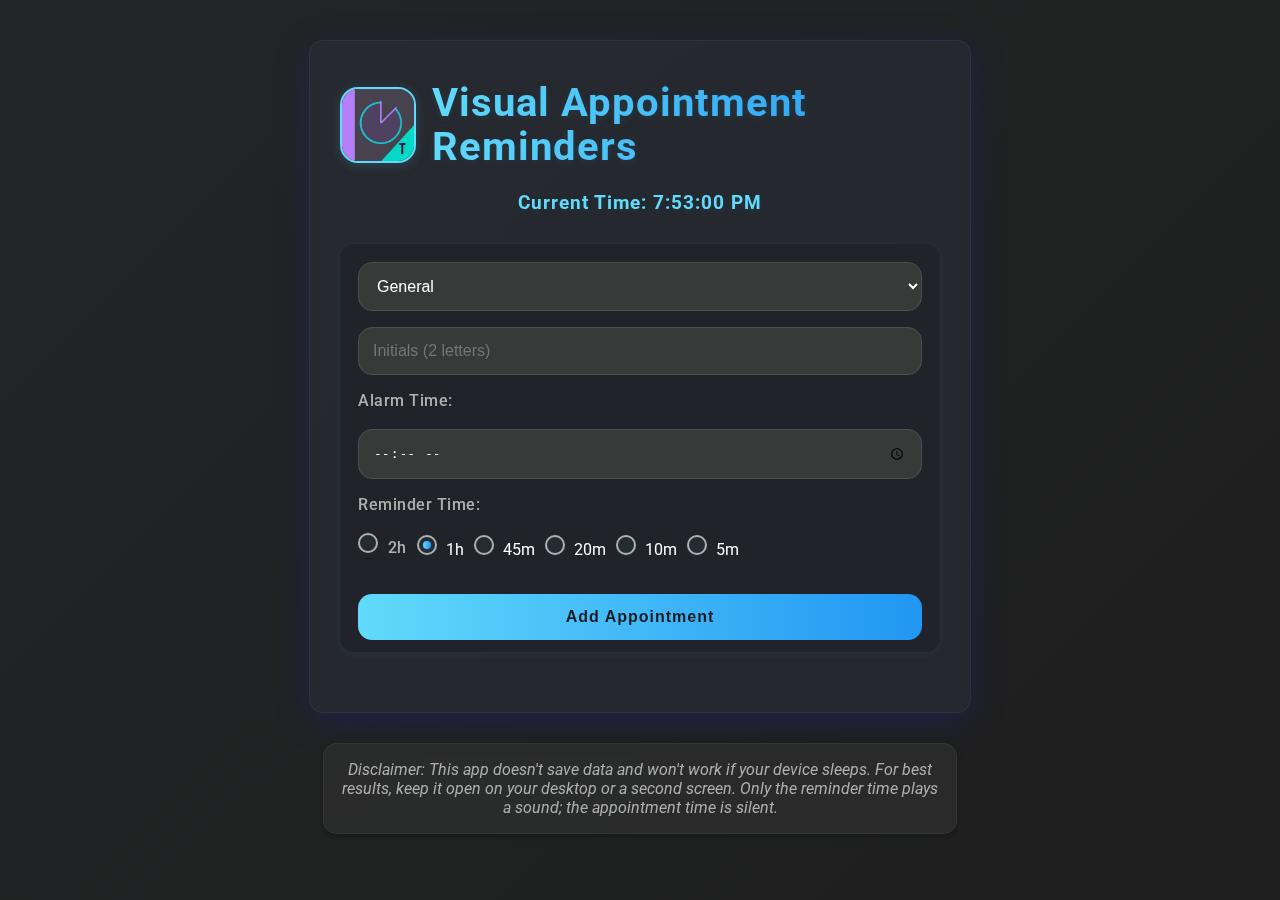
==== commit 085882dd: "Add files via upload" ====
--- a/index.html
+++ b/index.html
@@ -8,6 +8,7 @@
     <link rel="icon" type="image/png" sizes="512x512" href="vta-512.png">
     <link rel="apple-touch-icon" sizes="192x192" href="vta-192.png">
     <link rel="apple-touch-icon" sizes="512x512" href="vta-512.png">
+    <link rel="apple-touch-icon" sizes="180x180" href="vta-192.png">
     <link rel="manifest" href="manifest.json">
     <style>
         @import url('https://fonts.googleapis.com/css2?family=Roboto:wght@400;700&display=swap');
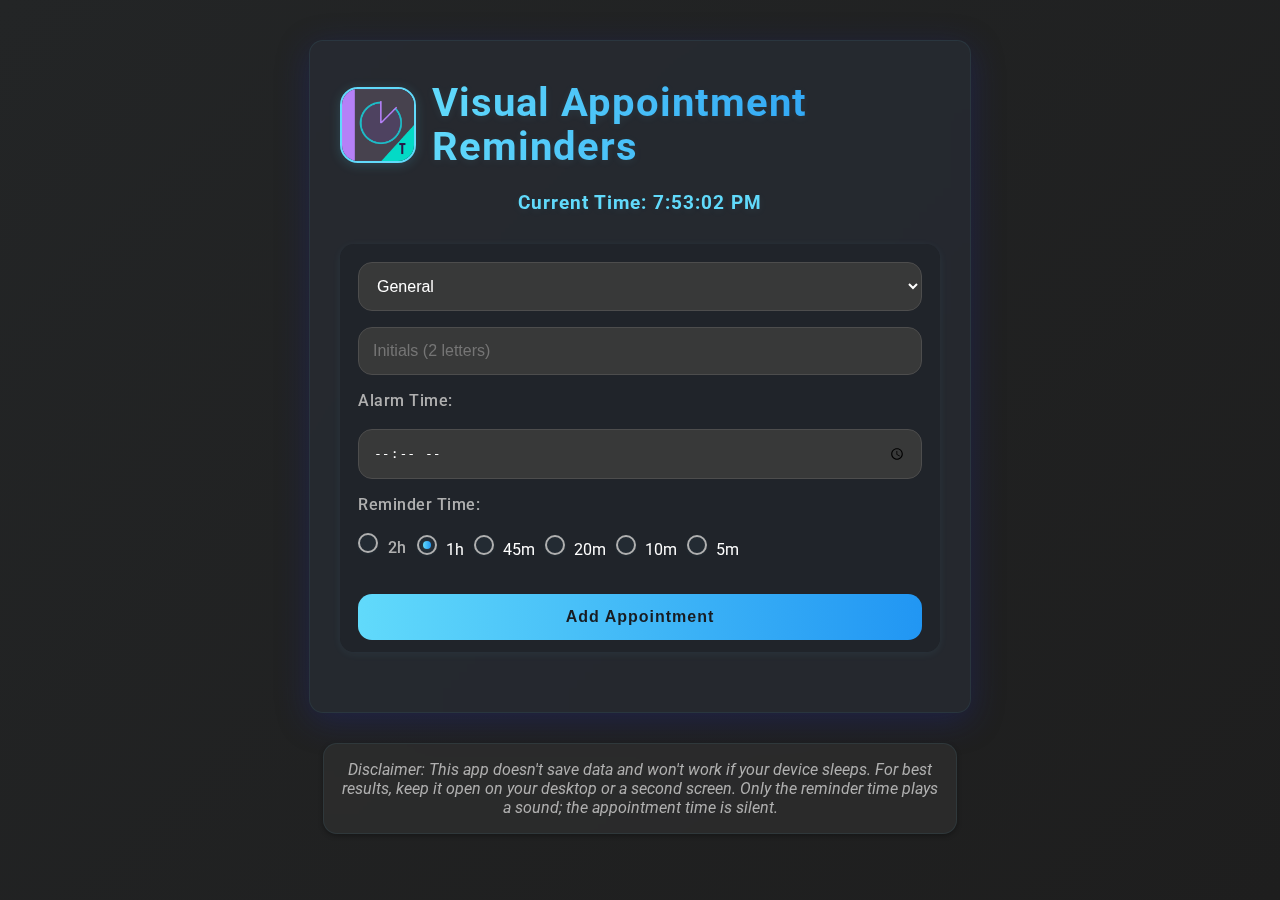
==== commit 407fdc11: "Add files via upload" ====
--- a/index.html
+++ b/index.html
@@ -8,7 +8,7 @@
     <link rel="icon" type="image/png" sizes="512x512" href="vta-512.png">
     <link rel="apple-touch-icon" sizes="192x192" href="vta-192.png">
     <link rel="apple-touch-icon" sizes="512x512" href="vta-512.png">
-    <link rel="apple-touch-icon" sizes="180x180" href="vta-192.png">
+    <link rel="apple-touch-icon" sizes="192x192" href="vta-192.png">
     <link rel="manifest" href="manifest.json">
     <style>
         @import url('https://fonts.googleapis.com/css2?family=Roboto:wght@400;700&display=swap');
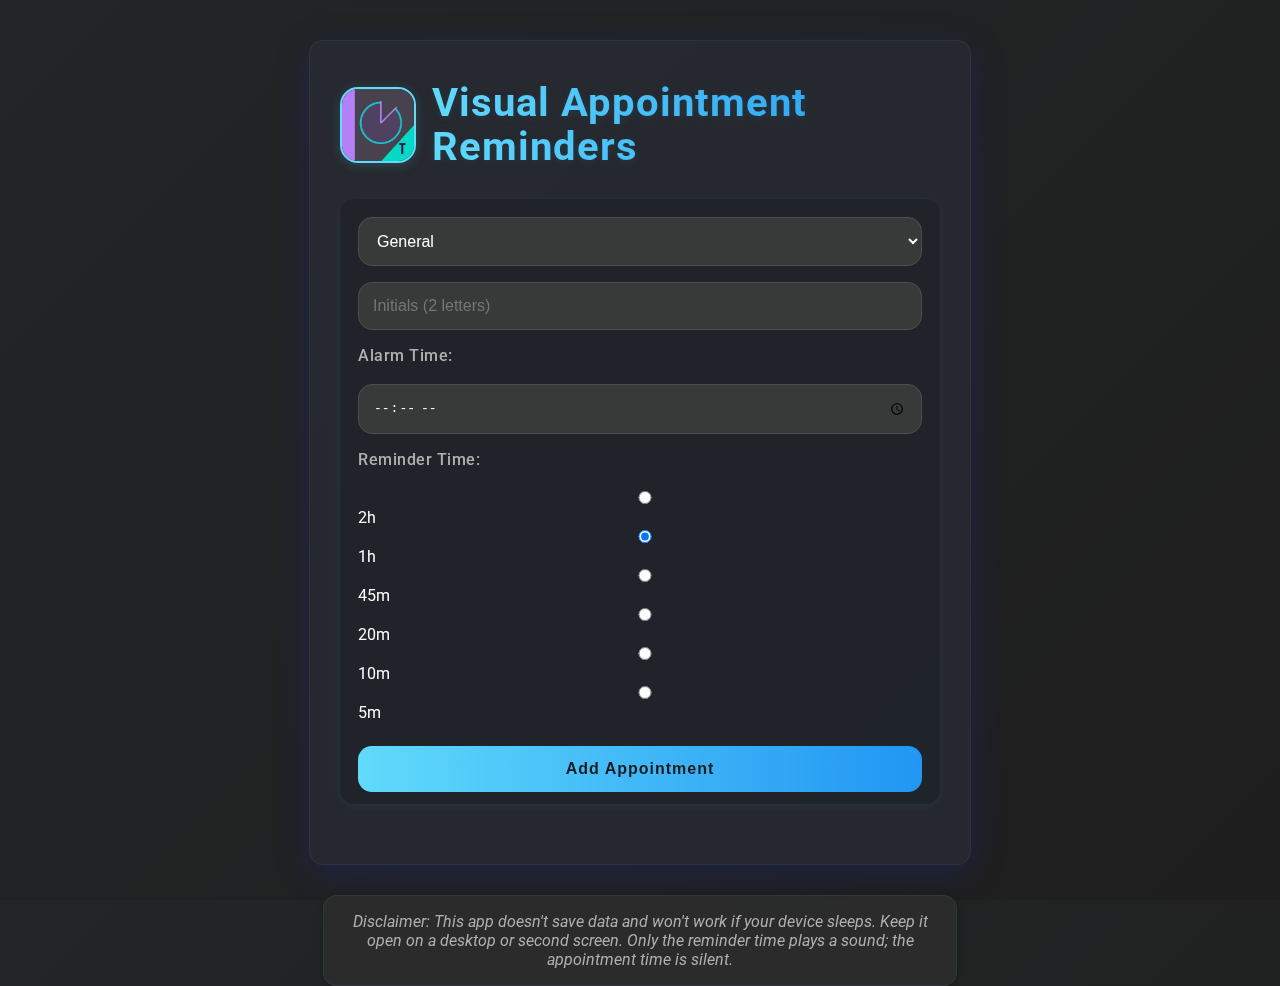
==== commit 4684f83e: "Add files via upload" ====
--- a/index.html
+++ b/index.html
@@ -1,727 +1,191 @@
 <!DOCTYPE html>
 <html lang="en">
 <head>
-    <meta charset="UTF-8">
-    <meta name="viewport" content="width=device-width, initial-scale=1.0">
-    <title>Visual Appointment Reminders</title>
-    <link rel="icon" type="image/png" sizes="192x192" href="vta-192.png">
-    <link rel="icon" type="image/png" sizes="512x512" href="vta-512.png">
-    <link rel="apple-touch-icon" sizes="192x192" href="vta-192.png">
-    <link rel="apple-touch-icon" sizes="512x512" href="vta-512.png">
-    <link rel="apple-touch-icon" sizes="192x192" href="vta-192.png">
-    <link rel="manifest" href="manifest.json">
-    <style>
-        @import url('https://fonts.googleapis.com/css2?family=Roboto:wght@400;700&display=swap');
+  <meta charset="UTF-8" />
+  <meta name="viewport" content="width=device-width, initial-scale=1.0" />
 
-        :root {
-            --primary-color: #61dafb;
-            --primary-gradient: linear-gradient(90deg, #61dafb 0%, #2196F3 100%);
-            --background-color: #181c22;
-            --card-background: rgba(45, 45, 45, 0.85);
-            --glass-background: rgba(40, 44, 52, 0.7);
-            --text-color: #ffffff;
-            --light-text-color: #b0b0b0;
-            --hours-color: #2196F3;
-            --minutes-color: #FFC107;
-            --seconds-color: #4CAF50;
-            --warning-color: #FF9800;
-            --alarm-color: #F44336;
-            --input-background: rgba(61, 61, 61, 0.85);
-            --input-border: #4d4d4d;
-            --border-radius: 14px;
-            --transition-duration: 0.3s;
-            --shadow: 0 8px 32px 0 rgba(31, 38, 135, 0.37);
-            --blur: blur(8px);
-        }
+  <!-- App metadata -->
+  <title>Visual Appointment Reminders</title>
+  <meta name="description" content="A simple, offline‑capable visual reminder and countdown timer." />
+  <meta name="theme-color" content="#61dafb" />
 
-        @keyframes pulse-glow {
-            0% {
-                box-shadow: 0 0 0 0 rgba(97,218,251,0.35), 0 2px 32px 0 rgba(31,38,135,0.20);
-            }
-            70% {
-                box-shadow: 0 0 14px 7px rgba(97,218,251,0.45), 0 2px 32px 0 rgba(31,38,135,0.20);
-            }
-            100% {
-                box-shadow: 0 0 0 0 rgba(97,218,251,0.35), 0 2px 32px 0 rgba(31,38,135,0.20);
-            }
-        }
-        @keyframes pulse-glow-urgent {
-            0% {
-                box-shadow: 0 0 0 0 rgba(244,67,54,0.8), 0 2px 32px 0 rgba(31,38,135,0.37);
-            }
-            70% {
-                box-shadow: 0 0 32px 18px rgba(244,67,54,1), 0 2px 32px 0 rgba(31,38,135,0.37);
-            }
-            100% {
-                box-shadow: 0 0 0 0 rgba(244,67,54,0.8), 0 2px 32px 0 rgba(31,38,135,0.37);
-            }
-        }
-        .pulse-glow {
-            animation: pulse-glow 2.2s infinite;
-        }
-        .pulse-glow-urgent {
-            animation: pulse-glow-urgent 0.7s infinite;
-        }
+  <!-- Icons -->
+  <link rel="icon" type="image/png" sizes="192x192" href="vta-192.png" />
+  <link rel="icon" type="image/png" sizes="512x512" href="vta-512.png" />
+  <link rel="apple-touch-icon" sizes="192x192" href="vta-192.png" />
 
-        html, body {
-            height: 100%;
-            margin: 0;
-            padding: 0;
-        }
+  <!-- Manifest -->
+  <link rel="manifest" href="manifest.json" />
 
-        body {
-            font-family: 'Roboto', sans-serif;
-            background: var(--background-color);
-            min-height: 100vh;
-            color: var(--text-color);
-            margin: 0;
-            padding: 0;
-            display: flex;
-            flex-direction: column;
-            align-items: center;
-            justify-content: flex-start;
-            background: linear-gradient(135deg, #232526 0%, #1e1e1e 100%);
-        }
+  <!-- iOS standalone -->
+  <meta name="apple-mobile-web-app-capable" content="yes" />
 
-        .container {
-            max-width: 600px;
-            width: 100%;
-            background: var(--glass-background);
-            border-radius: var(--border-radius);
-            box-shadow: var(--shadow);
-            padding: 32px 30px 30px 30px;
-            margin-top: 40px;
-            backdrop-filter: var(--blur);
-            border: 1.5px solid rgba(97, 218, 251, 0.08);
-            transition: box-shadow var(--transition-duration) ease, background 0.5s;
-        }
+  <!-- Google Font -->
+  <link href="https://fonts.googleapis.com/css2?family=Roboto:wght@400;700&display=swap" rel="stylesheet" />
 
-        .container:hover {
-            box-shadow: 0 12px 32px 0 rgba(97, 218, 251, 0.18);
-            background: rgba(45, 45, 45, 0.95);
-        }
+  <!-- Inline styles (unchanged) -->
+  <style>
+    /* ------------- CUSTOM PROPERTIES, ANIMATION, GENERAL LAYOUT ------------- */
+    :root{
+      --primary-color:#61dafb;
+      --primary-gradient:linear-gradient(90deg,#61dafb 0%,#2196F3 100%);
+      --background-color:#181c22;
+      --card-background:rgba(45,45,45,.85);
+      --glass-background:rgba(40,44,52,.7);
+      --text-color:#fff;
+      --light-text-color:#b0b0b0;
+      --hours-color:#2196F3;
+      --minutes-color:#FFC107;
+      --seconds-color:#4CAF50;
+      --warning-color:#FF9800;
+      --alarm-color:#F44336;
+      --input-background:rgba(61,61,61,.85);
+      --input-border:#4d4d4d;
+      --border-radius:14px;
+      --transition-duration:.3s;
+      --shadow:0 8px 32px 0 rgba(31,38,135,.37);
+      --blur:blur(8px)
+    }
+    @keyframes pulse-glow{0%{box-shadow:0 0 0 0 rgba(97,218,251,.35),0 2px 32px 0 rgba(31,38,135,.2)}70%{box-shadow:0 0 14px 7px rgba(97,218,251,.45),0 2px 32px 0 rgba(31,38,135,.2)}100%{box-shadow:0 0 0 0 rgba(97,218,251,.35),0 2px 32px 0 rgba(31,38,135,.2)}}
+    @keyframes pulse-glow-urgent{0%{box-shadow:0 0 0 0 rgba(244,67,54,.8),0 2px 32px 0 rgba(31,38,135,.37)}70%{box-shadow:0 0 32px 18px rgba(244,67,54,1),0 2px 32px 0 rgba(31,38,135,.37)}100%{box-shadow:0 0 0 0 rgba(244,67,54,.8),0 2px 32px 0 rgba(31,38,135,.37)}}
+    .pulse-glow{animation:pulse-glow 2.2s infinite}
+    .pulse-glow-urgent{animation:pulse-glow-urgent .7s infinite}
 
-        h1, h2 {
-            color: var(--primary-color);
-            text-align: center;
-            margin-bottom: 20px;
-            font-weight: 700;
-            letter-spacing: 1px;
-            text-shadow: 0 2px 8px rgba(97, 218, 251, 0.08);
-        }
+    html,body{height:100%;margin:0;padding:0}
+    body{
+      font-family:'Roboto',sans-serif;
+      background:var(--background-color);
+      min-height:100vh;
+      color:var(--text-color);
+      display:flex;
+      flex-direction:column;
+      align-items:center;
+      justify-content:flex-start;
+      background:linear-gradient(135deg,#232526 0%,#1e1e1e 100%)
+    }
+    /* ------------- CARD / CONTAINER ------------- */
+    .container{
+      max-width:600px;width:100%;
+      background:var(--glass-background);
+      border-radius:var(--border-radius);
+      box-shadow:var(--shadow);
+      padding:32px 30px 30px;
+      margin-top:40px;
+      backdrop-filter:var(--blur);
+      border:1.5px solid rgba(97,218,251,.08);
+      transition:box-shadow var(--transition-duration) ease,background .5s
+    }
+    .container:hover{box-shadow:0 12px 32px 0 rgba(97,218,251,.18);background:rgba(45,45,45,.95)}
+    /* ------------- HEADINGS ------------- */
+    h1,h2{color:var(--primary-color);text-align:center;margin-bottom:20px;font-weight:700;letter-spacing:1px;text-shadow:0 2px 8px rgba(97,218,251,.08)}
+    h1{font-size:2.3em;background:var(--primary-gradient);-webkit-background-clip:text;-webkit-text-fill-color:transparent;background-clip:text}
+    h2{font-size:1.5em;color:var(--light-text-color);margin-top:10px}
+    #currentTime{font-size:1.2em;font-weight:bold;text-align:center;margin-bottom:30px;color:var(--primary-color);letter-spacing:1px;text-shadow:0 2px 8px rgba(97,218,251,.08)}
+    /* ------------- INPUT GROUP ------------- */
+    .input-group{display:flex;flex-direction:column;gap:14px;margin-bottom:30px;background:rgba(30,34,40,.7);border-radius:var(--border-radius);padding:18px 18px 10px;box-shadow:0 2px 8px rgba(97,218,251,.07)}
+    input,select,button{
+      padding:14px;border:1.5px solid var(--input-border);border-radius:var(--border-radius);
+      font-size:1em;width:100%;box-sizing:border-box;background-color:var(--input-background);color:var(--text-color);
+      transition:background-color var(--transition-duration) ease,box-shadow var(--transition-duration) ease,border-color .2s;margin-bottom:2px
+    }
+    input:focus,select:focus,button:focus{outline:none;box-shadow:0 0 0 3px rgba(97,218,251,.25);border-color:var(--primary-color);background-color:#232b33}
+    button{background:var(--primary-gradient);color:var(--background-color);border:none;cursor:pointer;font-weight:700;letter-spacing:1px;margin-top:10px}
+    button:hover{background:linear-gradient(90deg,#2196F3 0%,#61dafb 100%);color:#fff}
+    /* ------------- APPOINTMENT LIST ------------- */
+    #appointmentList{margin-top:30px}
+    .appointment{
+      background:rgba(45,45,45,.92);padding:22px 18px 18px;margin-bottom:22px;border-radius:var(--border-radius);
+      box-shadow:0 2px 8px rgba(97,218,251,.08);transition:box-shadow var(--transition-duration) ease,background .3s;
+      border:1.5px solid rgba(97,218,251,.07)
+    }
+    .appointment:hover{box-shadow:0 4px 16px rgba(97,218,251,.18);background:rgba(45,45,45,.99)}
+    .appointment-info{display:flex;justify-content:space-between;align-items:center;margin-bottom:15px;font-size:1em;color:var(--light-text-color)}
+    .appointment button{background:linear-gradient(90deg,#F44336 0%,#FF9800 100%);color:#fff;padding:10px 22px;font-size:.95em;border-radius:var(--border-radius);font-weight:700;border:none;box-shadow:0 2px 8px rgba(244,67,54,.08)}
+    .appointment button:hover{background:linear-gradient(90deg,#c0392b 0%,#FF9800 100%);color:#fff}
+    /* ------------- COUNTDOWN BAR ------------- */
+    .countdown-container{display:flex;height:40px;background:rgba(61,61,61,.7);border-radius:var(--border-radius);overflow:hidden;margin-bottom:12px;box-shadow:0 2px 8px rgba(97,218,251,.05)}
+    .countdown-segment{display:flex;justify-content:center;align-items:center;color:var(--background-color);font-size:1em;font-weight:700;transition:width 1s linear;min-width:45px;letter-spacing:1px;text-shadow:0 2px 8px rgba(0,0,0,.08)}
+    .hours{background:linear-gradient(90deg,#2196F3 60%,#61dafb 100%)}
+    .minutes{background:linear-gradient(90deg,#FFC107 60%,#FFD54F 100%)}
+    .seconds{background:linear-gradient(90deg,#4CAF50 60%,#81C784 100%)}
+    .countdown-text{text-align:center;font-size:1.8em;font-weight:bold;margin-top:10px;color:var(--text-color);letter-spacing:2px;text-shadow:0 2px 8px rgba(97,218,251,.08)}
+    .reminder-indicator{height:40px;background:var(--warning-color);margin:15px 0;width:0;transition:width 1s linear,background-color 1s linear;border-radius:var(--border-radius);box-shadow:0 2px 4px rgba(0,0,0,.3)}
+    label[for="appointmentTime"],label[for="reminder2h"]{color:var(--light-text-color);display:block;margin-bottom:5px;font-weight:500;letter-spacing:.5px}
+    /* ------------- RESPONSIVE ------------- */
+    @media(max-width:700px){
+      .container{max-width:98vw;padding:12px 4vw 18px}
+      .input-group{padding:10px 4vw 8px}
+      .appointment{padding:14px 4vw 12px}
+    }
+    /* ------------- APP HEADER ------------- */
+    .app-header{display:flex;align-items:center;justify-content:center;gap:16px;margin-bottom:22px;padding-top:8px}
+    .app-icon{width:72px;height:72px;border-radius:18px;box-shadow:0 2px 12px rgba(97,218,251,.18);flex-shrink:0;background:#232526;border:2.5px solid var(--primary-color)}
+    .app-title{font-size:2.5em;font-weight:700;background:var(--primary-gradient);-webkit-background-clip:text;-webkit-text-fill-color:transparent;background-clip:text;letter-spacing:1px;text-shadow:0 2px 8px rgba(97,218,251,.08);margin:0;line-height:1.1;display:flex;align-items:center;min-height:72px}
+  </style>
+</head>
 
-        h1 {
-            font-size: 2.3em;
-            background: var(--primary-gradient);
-            -webkit-background-clip: text;
-            -webkit-text-fill-color: transparent;
-            background-clip: text;
-        }
-
-        h2 {
-            font-size: 1.5em;
-            color: var(--light-text-color);
-            margin-top: 10px;
-        }
-
-        #currentTime {
-            font-size: 1.2em;
-            font-weight: bold;
-            text-align: center;
-            margin-bottom: 30px;
-            color: var(--primary-color);
-            letter-spacing: 1px;
-            text-shadow: 0 2px 8px rgba(97, 218, 251, 0.08);
-        }
-
-        .input-group {
-            display: flex;
-            flex-direction: column;
-            gap: 14px;
-            margin-bottom: 30px;
-            background: rgba(30, 34, 40, 0.7);
-            border-radius: var(--border-radius);
-            padding: 18px 18px 10px 18px;
-            box-shadow: 0 2px 8px rgba(97, 218, 251, 0.07);
-        }
-
-        input, select, button {
-            padding: 14px;
-            border: 1.5px solid var(--input-border);
-            border-radius: var(--border-radius);
-            font-size: 1em;
-            width: 100%;
-            box-sizing: border-box;
-            background-color: var(--input-background);
-            color: var(--text-color);
-            transition: background-color var(--transition-duration) ease, box-shadow var(--transition-duration) ease, border-color 0.2s;
-            margin-bottom: 2px;
-        }
-
-        input:focus, select:focus, button:focus {
-            outline: none;
-            box-shadow: 0 0 0 3px rgba(97, 218, 251, 0.25);
-            border-color: var(--primary-color);
-            background-color: #232b33;
-        }
-
-        button {
-            background: var(--primary-gradient);
-            color: var(--background-color);
-            border: none;
-            cursor: pointer;
-            font-weight: 700;
-            transition: background 0.2s, color 0.2s;
-            letter-spacing: 1px;
-            margin-top: 10px;
-        }
-
-        button:hover {
-            background: linear-gradient(90deg, #2196F3 0%, #61dafb 100%);
-            color: #fff;
-        }
-
-        #appointmentList {
-            margin-top: 30px;
-        }
-
-        .appointment {
-            background: rgba(45, 45, 45, 0.92);
-            padding: 22px 18px 18px 18px;
-            margin-bottom: 22px;
-            border-radius: var(--border-radius);
-            box-shadow: 0 2px 8px rgba(97, 218, 251, 0.08);
-            transition: box-shadow var(--transition-duration) ease, background 0.3s;
-            border: 1.5px solid rgba(97, 218, 251, 0.07);
-        }
-
-        .appointment:hover {
-            box-shadow: 0 4px 16px rgba(97, 218, 251, 0.18);
-            background: rgba(45, 45, 45, 0.99);
-        }
-
-        .appointment-info {
-            display: flex;
-            justify-content: space-between;
-            align-items: center;
-            margin-bottom: 15px;
-            font-size: 1em;
-            color: var(--light-text-color);
-        }
-
-        .appointment button {
-            background: linear-gradient(90deg, #F44336 0%, #FF9800 100%);
-            color: #fff;
-            padding: 10px 22px;
-            font-size: 0.95em;
-            border-radius: var(--border-radius);
-            transition: background 0.2s, color 0.2s;
-            font-weight: 700;
-            border: none;
-            box-shadow: 0 2px 8px rgba(244, 67, 54, 0.08);
-        }
-
-        .appointment button:hover {
-            background: linear-gradient(90deg, #c0392b 0%, #FF9800 100%);
-            color: #fff;
-        }
-
-        .countdown-container {
-            display: flex;
-            height: 40px;
-            background: rgba(61, 61, 61, 0.7);
-            border-radius: var(--border-radius);
-            overflow: hidden;
-            margin-bottom: 12px;
-            box-shadow: 0 2px 8px rgba(97, 218, 251, 0.05);
-        }
-
-        .countdown-segment {
-            display: flex;
-            justify-content: center;
-            align-items: center;
-            color: var(--background-color);
-            font-size: 1em;
-            font-weight: 700;
-            transition: width 1s linear;
-            min-width: 45px;
-            letter-spacing: 1px;
-            text-shadow: 0 2px 8px rgba(0,0,0,0.08);
-        }
-
-        .hours { background: linear-gradient(90deg, #2196F3 60%, #61dafb 100%); }
-        .minutes { background: linear-gradient(90deg, #FFC107 60%, #FFD54F 100%); }
-        .seconds { background: linear-gradient(90deg, #4CAF50 60%, #81C784 100%); }
-
-        .countdown-text {
-            text-align: center;
-            font-size: 1.8em;
-            font-weight: bold;
-            margin-top: 10px;
-            color: var(--text-color);
-            letter-spacing: 2px;
-            text-shadow: 0 2px 8px rgba(97, 218, 251, 0.08);
-        }
-
-        .reminder-options {
-            display: flex;
-            align-items: center;
-            flex-wrap: wrap;
-            gap: 10px;
-            margin-bottom: 8px;
-        }
-
-        .reminder-option label {
-            display: flex;
-            align-items: center;
-            cursor: pointer;
-            color: var(--light-text-color);
-        }
-
-        .reminder-option input[type="radio"] {
-            display: none;
-        }
-
-        .reminder-option input[type="radio"] + span {
-            width: 16px;
-            height: 16px;
-            border-radius: 50%;
-            border: 2px solid var(--light-text-color);
-            display: inline-block;
-            position: relative;
-            margin-right: 5px;
-            background: #232b33;
-            box-shadow: 0 1px 4px rgba(97, 218, 251, 0.05);
-        }
-
-        .reminder-option input[type="radio"]:checked + span::before {
-            content: '';
-            width: 8px;
-            height: 8px;
-            background: var(--primary-gradient);
-            position: absolute;
-            top: 50%;
-            left: 50%;
-            transform: translate(-50%, -50%);
-            border-radius: 50%;
-            box-shadow: 0 1px 4px rgba(97, 218, 251, 0.12);
-        }
-
-        .reminder-indicator {
-            height: 40px;
-            background: var(--warning-color);
-            margin: 15px 0;
-            width: 0;
-            transition: width 1s linear, background-color 1s linear;
-            border-radius: var(--border-radius);
-            box-shadow: 0 2px 4px rgba(0, 0, 0, 0.3);
-        }
-
-        label[for="appointmentTime"], label[for="reminder2h"] {
-            color: var(--light-text-color);
-            display: block;
-            margin-bottom: 5px;
-            font-weight: 500;
-            letter-spacing: 0.5px;
-        }
-
-        /* Responsive */
-        @media (max-width: 700px) {
-            .container {
-                max-width: 98vw;
-                padding: 12px 4vw 18px 4vw;
-            }
-            .input-group {
-                padding: 10px 4vw 8px 4vw;
-            }
-            .appointment {
-                padding: 14px 4vw 12px 4vw;
-            }
-        }
-
-        /* App header with icon and title */
-        .app-header {
-            display: flex;
-            align-items: center;
-            justify-content: center;
-            gap: 16px;
-            margin-bottom: 22px;
-            padding-top: 8px;
-        }
-
-        .app-icon {
-            width: 72px;
-            height: 72px;
-            border-radius: 18px;
-            box-shadow: 0 2px 12px rgba(97,218,251,0.18);
-            flex-shrink: 0;
-            background: #232526;
-            border: 2.5px solid var(--primary-color);
-        }
-
-        .app-title {
-            font-size: 2.5em;
-            font-weight: 700;
-            background: var(--primary-gradient);
-            -webkit-background-clip: text;
-            -webkit-text-fill-color: transparent;
-            background-clip: text;
-            letter-spacing: 1px;
-            text-shadow: 0 2px 8px rgba(97, 218, 251, 0.08);
-            margin: 0;
-            line-height: 1.1;
-            display: flex;
-            align-items: center;
-            min-height: 72px;
-        }
-    </style>
-</head>
 <body>
-    <div class="container">
-        <div class="app-header">
-            <img src="vta-512.png" alt="App Icon" class="app-icon">
-            <span class="app-title">Visual Appointment Reminders</span>
-        </div>
-        <div id="currentTime"></div>
-        <div class="input-group">
-            <select id="tagSelect">
-                <option value="General">General</option>
-                <option value="Home Appointment">Home Appointment</option>
-                <option value="Online Appointment">Online Appointment</option>
-                <option value="Meeting">Meeting</option>
-                <option value="Travel">Travel</option>
-                <option value="Report">Report</option>
-                <option value="Service Plan">Service Plan</option>
-                <option value="Stats">Stats</option>
-                <option value="Office">Office</option>
-                <option value="Other">Other</option>
-            </select>
-            <input type="text" id="descInput" maxlength="2" placeholder="Initials (2 letters)">
-            <label for="appointmentTime">Alarm Time:</label> 
-            <input type="time" id="appointmentTime">
-
-            <label for="reminder2h">Reminder Time:</label>
-            <div class="reminder-options">
-                <label for="reminder2h" class="reminder-option">
-                    <input type="radio" name="reminder" id="reminder2h" value="120">
-                    <span></span> 2h
-                </label>
-                <label for="reminder1h" class="reminder-option">
-                    <input type="radio" name="reminder" id="reminder1h" value="60" checked>
-                    <span></span> 1h
-                </label>
-                <label for="reminder45m" class="reminder-option">
-                    <input type="radio" name="reminder" id="reminder45m" value="45">
-                    <span></span> 45m
-                </label>
-                <label for="reminder20m" class="reminder-option">
-                    <input type="radio" name="reminder" id="reminder20m" value="20">
-                    <span></span> 20m
-                </label>
-                <label for="reminder10m" class="reminder-option">
-                    <input type="radio" name="reminder" id="reminder10m" value="10">
-                    <span></span> 10m
-                </label>
-                <label for="reminder5m" class="reminder-option">
-                    <input type="radio" name="reminder" id="reminder5m" value="5">
-                    <span></span> 5m
-                </label>
-            </div>
-
-            <button onclick="addAppointment()">Add Appointment</button>
-        </div>
-
-        <div id="appointmentList"></div>
+  <!-- ------------- MAIN CARD ------------- -->
+  <div class="container">
+    <div class="app-header">
+      <img src="vta-512.png" alt="App Icon" class="app-icon" />
+      <span class="app-title">Visual Appointment Reminders</span>
     </div>
 
-    <div class="container" style="margin-top: 30px; padding: 16px; background-color: var(--card-background); border-radius: var(--border-radius); box-shadow: 0 2px 5px rgba(0,0,0,0.3);">
-        <p style="color: var(--light-text-color); text-align: center; font-size: 0.98em; margin: 0;">
-            <em>
-                Disclaimer: This app doesn't save data and won't work if your device sleeps. For best results, keep it open on your desktop or a second screen. Only the reminder time plays a sound; the appointment time is silent.
-            </em>
-        </p>
+    <div id="currentTime"></div>
+
+    <!-- ------------- INPUTS ------------- -->
+    <div class="input-group">
+      <select id="tagSelect">
+        <option value="General">General</option>
+        <option value="Home Appointment">Home Appointment</option>
+        <option value="Online Appointment">Online Appointment</option>
+        <option value="Meeting">Meeting</option>
+        <option value="Travel">Travel</option>
+        <option value="Report">Report</option>
+        <option value="Service Plan">Service Plan</option>
+        <option value="Stats">Stats</option>
+        <option value="Office">Office</option>
+        <option value="Other">Other</option>
+      </select>
+
+      <input type="text" id="descInput" maxlength="2" placeholder="Initials (2 letters)" />
+
+      <label for="appointmentTime">Alarm Time:</label>
+      <input type="time" id="appointmentTime" />
+
+      <label for="reminder2h">Reminder Time:</label>
+      <div class="reminder-options">
+        <label class="reminder-option"><input type="radio" name="reminder" id="reminder2h" value="120" /><span></span> 2h</label>
+        <label class="reminder-option"><input type="radio" name="reminder" id="reminder1h" value="60" checked /><span></span> 1h</label>
+        <label class="reminder-option"><input type="radio" name="reminder" id="reminder45m" value="45" /><span></span> 45m</label>
+        <label class="reminder-option"><input type="radio" name="reminder" id="reminder20m" value="20" /><span></span> 20m</label>
+        <label class="reminder-option"><input type="radio" name="reminder" id="reminder10m" value="10" /><span></span> 10m</label>
+        <label class="reminder-option"><input type="radio" name="reminder" id="reminder5m" value="5" /><span></span> 5m</label>
+      </div>
+
+      <button onclick="addAppointment()">Add Appointment</button>
     </div>
 
-    <audio id="warningBeep">
-        <source src="https://assets.mixkit.co/active_storage/sfx/2869/2869-preview.mp3" type="audio/mpeg">
-    </audio>
+    <div id="appointmentList"></div>
+  </div>
 
-    <audio id="alarmSound">
-        <source src="https://assets.mixkit.co/active_storage/sfx/209/209-preview.mp3" type="audio/mpeg">
-    </audio>
+  <!-- ------------- DISCLAIMER CARD ------------- -->
+  <div class="container" style="margin-top:30px;padding:16px;background-color:var(--card-background);border-radius:var(--border-radius);box-shadow:0 2px 5px rgba(0,0,0,.3)">
+    <p style="color:var(--light-text-color);text-align:center;font-size:.98em;margin:0">
+      <em>Disclaimer: This app doesn't save data and won't work if your device sleeps. Keep it open on a desktop or second screen. Only the reminder time plays a sound; the appointment time is silent.</em>
+    </p>
+  </div>
 
-    <script>
-        let appointments = [];
-        let countdownIntervals = {};
-        let reminderIntervals = {};
-        let isDataInput = false; 
+  <!-- ------------- AUDIO ELEMENTS ------------- -->
+  <audio id="warningBeep">
+    <source src="https://assets.mixkit.co/active_storage/sfx/2869/2869-preview.mp3" type="audio/mpeg" />
+  </audio>
+  <audio id="alarmSound">
+    <source src="https://assets.mixkit.co/active_storage/sfx/209/209-preview.mp3" type="audio/mpeg" />
+  </audio>
 
-        if ('Notification' in window && Notification.permission !== 'granted') {
-            Notification.requestPermission();
-        }
-
-        function updateCurrentTime() {
-            const now = new Date();
-            document.getElementById('currentTime').textContent = `Current Time: ${now.toLocaleTimeString()}`;
-        }
-
-        setInterval(updateCurrentTime, 1000);
-        updateCurrentTime();
-
-        function addAppointment() {
-            const tag = document.getElementById('tagSelect').value;
-            const desc = document.getElementById('descInput').value.toUpperCase();
-            const time = document.getElementById('appointmentTime').value;
-
-            let reminderMinutes = 60;
-            const reminderOptions = document.querySelectorAll('input[name="reminder"]');
-            for (const option of reminderOptions) {
-                if (option.checked) {
-                    reminderMinutes = parseInt(option.value);
-                    break;
-                }
-            }
-
-            if (time) {
-                const id = Date.now();
-                const now = new Date();
-                const appointmentTime = new Date(now.toDateString() + ' ' + time);
-                if (appointmentTime <= now) {
-                    appointmentTime.setDate(appointmentTime.getDate() + 1); 
-                }
-                const totalDuration = appointmentTime - now;
-                appointments.push({ id, tag, desc, time, createdAt: now, totalDuration, appointmentTime, reminderMinutes, reminderPassed: false });
-                appointments.sort((a, b) => a.appointmentTime - b.appointmentTime);
-                updateAppointmentList();
-                document.getElementById('descInput').value = '';
-                document.getElementById('appointmentTime').value = '';
-
-                isDataInput = true; 
-            } else {
-                alert('Please set a valid appointment time.');
-            }
-        }
-
-        function updateAppointmentList() {
-            const list = document.getElementById('appointmentList');
-            list.innerHTML = '<h2>Appointments</h2>';
-            appointments.forEach((app) => {
-                const appointmentElement = document.createElement('div');
-                appointmentElement.className = 'appointment';
-                appointmentElement.id = `appointment-${app.id}`;
-                appointmentElement.innerHTML = `
-                    <div class="appointment-info">
-                        <span>${app.tag} ${app.desc ? `(${app.desc})` : ''} at ${formatTime12h(app.time)} (Reminder: ${app.reminderMinutes} mins before)</span>
-                        <button onclick="removeAppointment(${app.id})">Remove</button>
-                    </div>
-                    <div class="countdown-container" id="countdown-${app.id}">
-                        <div class="countdown-segment hours" id="hours-${app.id}"></div>
-                        <div class="countdown-segment minutes" id="minutes-${app.id}"></div>
-                        <div class="countdown-segment seconds" id="seconds-${app.id}"></div>
-                    </div>
-                    <div class="reminder-indicator" id="reminder-indicator-${app.id}"></div>
-                    <div class="countdown-text" id="countdown-text-${app.id}"></div>
-                `;
-                list.appendChild(appointmentElement);
-                
-                if (!countdownIntervals[app.id]) {
-                    startCountdown(app);
-                }
-                if (!reminderIntervals[app.id]) {
-                    setReminder(app);
-                }
-            });
-        }
-
-        function removeAppointment(id) {
-            appointments = appointments.filter(app => app.id !== id);
-            clearInterval(countdownIntervals[id]);
-            delete countdownIntervals[id];
-            clearInterval(reminderIntervals[id]);
-            delete reminderIntervals[id];
-            updateAppointmentList();
-
-            isDataInput = appointments.length > 0; 
-        }
-
-        function startCountdown(appointment) {
-            function updateCountdown() {
-                const now = new Date();
-                let timeLeft = appointment.appointmentTime - now;
-
-                const hoursElement = document.getElementById(`hours-${appointment.id}`);
-                const minutesElement = document.getElementById(`minutes-${appointment.id}`);
-                const secondsElement = document.getElementById(`seconds-${appointment.id}`);
-                const countdownText = document.getElementById(`countdown-text-${appointment.id}`);
-                const reminderIndicator = document.getElementById(`reminder-indicator-${appointment.id}`);
-
-                if (!hoursElement || !minutesElement || !secondsElement || !countdownText || !reminderIndicator) {
-                    clearInterval(countdownIntervals[appointment.id]);
-                    delete countdownIntervals[appointment.id];
-                    return;
-                }
-
-                const totalSeconds = Math.floor(timeLeft / 1000);
-                const hours = Math.floor(totalSeconds / 3600);
-                const minutes = Math.floor((totalSeconds % 3600) / 60);
-                const seconds = totalSeconds % 60;
-
-                const totalWidth = 100;
-                const hourWidth = (hours / 24) * totalWidth;
-                const minuteWidth = (minutes / 60) * (totalWidth - hourWidth);
-                const secondWidth = (seconds / 60) * (totalWidth - hourWidth - minuteWidth);
-
-                hoursElement.style.width = `${hourWidth}%`;
-                minutesElement.style.width = `${minuteWidth}%`;
-                secondsElement.style.width = `${secondWidth}%`;
-
-                hoursElement.textContent = hours > 0 ? `${hours}H` : '';
-                minutesElement.textContent = minutes > 0 ? `${minutes}M` : '';
-                secondsElement.textContent = `${seconds}S`;
-
-                // Format the countdown text
-                const formattedHours = hours.toString().padStart(2, '0');
-                const formattedMinutes = minutes.toString().padStart(2, '0');
-                const formattedSeconds = seconds.toString().padStart(2, '0');
-                countdownText.textContent = `${formattedHours}:${formattedMinutes}:${formattedSeconds}`;
-
-                // Update reminder indicator
-                const reminderSeconds = appointment.reminderMinutes * 60;
-                const reminderProgress = Math.max(0, Math.min(100, ((reminderSeconds - totalSeconds) / reminderSeconds) * 100));
-                reminderIndicator.style.width = `${reminderProgress}%`;
-
-                if (totalSeconds <= 60) {
-                    const greenValue = Math.floor((60 - totalSeconds) / 60 * 255);
-                    reminderIndicator.style.backgroundColor = `rgb(243, ${greenValue}, 18)`;
-                } else {
-                    reminderIndicator.style.backgroundColor = 'var(--warning-color)';
-                }
-
-                const mainContainer = document.querySelector('.container');
-                if (totalSeconds <= 60) {
-                    mainContainer.classList.remove('pulse-glow');
-                    mainContainer.classList.add('pulse-glow-urgent');
-                } else if (totalSeconds <= 300) { // 5 minutes
-                    mainContainer.classList.remove('pulse-glow-urgent');
-                    mainContainer.classList.add('pulse-glow');
-                } else {
-                    mainContainer.classList.remove('pulse-glow', 'pulse-glow-urgent');
-                }
-
-                if (!appointment.reminderPassed && totalSeconds <= reminderSeconds) {
-                    appointment.reminderPassed = true;
-                    playWarningBeep();
-                }
-                
-                if (timeLeft <= 0) {
-                    clearInterval(countdownIntervals[appointment.id]);
-                    delete countdownIntervals[appointment.id];
-                    playAlarmSound();
-                    countdownText.textContent = "00:00:00";
-                    hoursElement.style.width = '0%';
-                    minutesElement.style.width = '0%';
-                    secondsElement.style.width = '0%';
-                    hoursElement.textContent = '';
-                    minutesElement.textContent = '';
-                    secondsElement.textContent = '';
-                }
-            }
-
-            updateCountdown();
-            countdownIntervals[appointment.id] = setInterval(updateCountdown, 1000);
-        }
-
-        function setReminder(appointment) {
-            reminderIntervals[appointment.id] = setInterval(() => {
-                const now = new Date();
-                const timeUntilAppointment = appointment.appointmentTime - now;
-                const minutesUntilAppointment = Math.floor(timeUntilAppointment / (1000 * 60));
-                
-                if (minutesUntilAppointment === appointment.reminderMinutes) {
-                    playWarningBeep();
-                    clearInterval(reminderIntervals[appointment.id]);
-                    delete reminderIntervals[appointment.id];
-                }
-            }, 60000); 
-        }
-
-        function playWarningBeep() {
-            const audio = document.getElementById('warningBeep');
-            audio.play();
-            if (document.hidden && Notification.permission === 'granted') {
-                new Notification('Appointment Reminder', {
-                    body: 'Your appointment reminder time has been reached!',
-                    icon: 'vta-192.png'
-                });
-            }
-        }
-
-        function playAlarmSound() {
-            // Web Audio API: gentle bell sound
-            try {
-                const ctx = new (window.AudioContext || window.webkitAudioContext)();
-                const o = ctx.createOscillator();
-                const g = ctx.createGain();
-                o.type = 'sine';
-                o.frequency.value = 880; // A5
-                g.gain.value = 0.18;
-                o.connect(g);
-                g.connect(ctx.destination);
-
-                o.start();
-                g.gain.exponentialRampToValueAtTime(0.0001, ctx.currentTime + 1.1);
-                o.frequency.linearRampToValueAtTime(1760, ctx.currentTime + 0.7); // up to A6
-                o.stop(ctx.currentTime + 1.1);
-
-                o.onended = () => ctx.close();
-            } catch (e) {
-                // fallback: try to play the audio element if Web Audio fails
-                const audio = document.getElementById('alarmSound');
-                if (audio) audio.play();
-            }
-
-            if (document.hidden && Notification.permission === 'granted') {
-                new Notification('Appointment Time', {
-                    body: 'Your appointment time is now!',
-                    icon: 'vta-192.png'
-                });
-            }
-        }
-
-        window.addEventListener('beforeunload', (event) => {
-            if (isDataInput) {
-                event.preventDefault(); 
-                event.returnValue = ''; 
-            }
-        });
-
-        const inputFields = document.querySelectorAll('input, select');
-        inputFields.forEach(input => {
-            input.addEventListener('input', () => {
-                isDataInput = true;
-            });
-        });
-
-        // Register service worker for PWA support
-        if ('serviceWorker' in navigator) {
-            window.addEventListener('load', function() {
-                navigator.serviceWorker.register('service-worker.js')
-                .then(function(registration) {
-                    // Registration successful
-                }, function(err) {
-                    // Registration failed
-                    console.error('ServiceWorker registration failed: ', err);
-                });
-            });
-        }
-
-        function formatTime12h(timeStr) {
-            if (!timeStr) return '';
-            const [hour, minute] = timeStr.split(':').map(Number);
-            const ampm = hour >= 12 ? 'PM' : 'AM';
-            const hour12 = hour % 12 === 0 ? 12 : hour % 12;
-            return `${hour12}:${minute.toString().padStart(2, '0')} ${ampm}`;
-        }
-    </script>
+  <!-- ------------- MAIN LOGIC ------------- -->
+  <script src="app.js"></script>
 </body>
 </html>
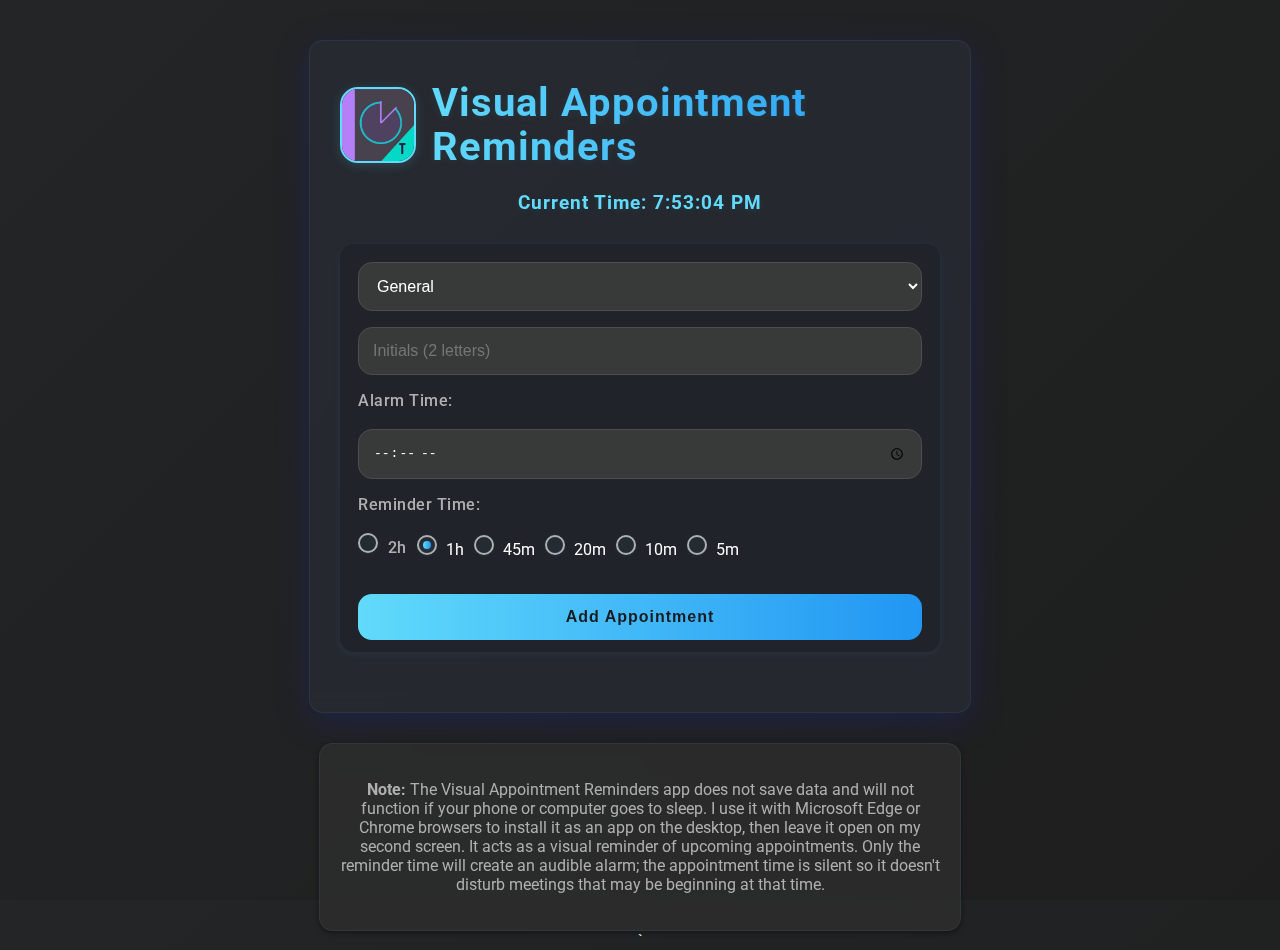
==== commit 3bd9e649: "Add files via upload" ====
--- a/index.html
+++ b/index.html
@@ -1,191 +1,651 @@
 <!DOCTYPE html>
 <html lang="en">
 <head>
-  <meta charset="UTF-8" />
-  <meta name="viewport" content="width=device-width, initial-scale=1.0" />
-
-  <!-- App metadata -->
-  <title>Visual Appointment Reminders</title>
-  <meta name="description" content="A simple, offline‑capable visual reminder and countdown timer." />
-  <meta name="theme-color" content="#61dafb" />
-
-  <!-- Icons -->
-  <link rel="icon" type="image/png" sizes="192x192" href="vta-192.png" />
-  <link rel="icon" type="image/png" sizes="512x512" href="vta-512.png" />
-  <link rel="apple-touch-icon" sizes="192x192" href="vta-192.png" />
-
-  <!-- Manifest -->
-  <link rel="manifest" href="manifest.json" />
-
-  <!-- iOS standalone -->
-  <meta name="apple-mobile-web-app-capable" content="yes" />
-
-  <!-- Google Font -->
-  <link href="https://fonts.googleapis.com/css2?family=Roboto:wght@400;700&display=swap" rel="stylesheet" />
-
-  <!-- Inline styles (unchanged) -->
-  <style>
-    /* ------------- CUSTOM PROPERTIES, ANIMATION, GENERAL LAYOUT ------------- */
-    :root{
-      --primary-color:#61dafb;
-      --primary-gradient:linear-gradient(90deg,#61dafb 0%,#2196F3 100%);
-      --background-color:#181c22;
-      --card-background:rgba(45,45,45,.85);
-      --glass-background:rgba(40,44,52,.7);
-      --text-color:#fff;
-      --light-text-color:#b0b0b0;
-      --hours-color:#2196F3;
-      --minutes-color:#FFC107;
-      --seconds-color:#4CAF50;
-      --warning-color:#FF9800;
-      --alarm-color:#F44336;
-      --input-background:rgba(61,61,61,.85);
-      --input-border:#4d4d4d;
-      --border-radius:14px;
-      --transition-duration:.3s;
-      --shadow:0 8px 32px 0 rgba(31,38,135,.37);
-      --blur:blur(8px)
-    }
-    @keyframes pulse-glow{0%{box-shadow:0 0 0 0 rgba(97,218,251,.35),0 2px 32px 0 rgba(31,38,135,.2)}70%{box-shadow:0 0 14px 7px rgba(97,218,251,.45),0 2px 32px 0 rgba(31,38,135,.2)}100%{box-shadow:0 0 0 0 rgba(97,218,251,.35),0 2px 32px 0 rgba(31,38,135,.2)}}
-    @keyframes pulse-glow-urgent{0%{box-shadow:0 0 0 0 rgba(244,67,54,.8),0 2px 32px 0 rgba(31,38,135,.37)}70%{box-shadow:0 0 32px 18px rgba(244,67,54,1),0 2px 32px 0 rgba(31,38,135,.37)}100%{box-shadow:0 0 0 0 rgba(244,67,54,.8),0 2px 32px 0 rgba(31,38,135,.37)}}
-    .pulse-glow{animation:pulse-glow 2.2s infinite}
-    .pulse-glow-urgent{animation:pulse-glow-urgent .7s infinite}
-
-    html,body{height:100%;margin:0;padding:0}
-    body{
-      font-family:'Roboto',sans-serif;
-      background:var(--background-color);
-      min-height:100vh;
-      color:var(--text-color);
-      display:flex;
-      flex-direction:column;
-      align-items:center;
-      justify-content:flex-start;
-      background:linear-gradient(135deg,#232526 0%,#1e1e1e 100%)
-    }
-    /* ------------- CARD / CONTAINER ------------- */
-    .container{
-      max-width:600px;width:100%;
-      background:var(--glass-background);
-      border-radius:var(--border-radius);
-      box-shadow:var(--shadow);
-      padding:32px 30px 30px;
-      margin-top:40px;
-      backdrop-filter:var(--blur);
-      border:1.5px solid rgba(97,218,251,.08);
-      transition:box-shadow var(--transition-duration) ease,background .5s
-    }
-    .container:hover{box-shadow:0 12px 32px 0 rgba(97,218,251,.18);background:rgba(45,45,45,.95)}
-    /* ------------- HEADINGS ------------- */
-    h1,h2{color:var(--primary-color);text-align:center;margin-bottom:20px;font-weight:700;letter-spacing:1px;text-shadow:0 2px 8px rgba(97,218,251,.08)}
-    h1{font-size:2.3em;background:var(--primary-gradient);-webkit-background-clip:text;-webkit-text-fill-color:transparent;background-clip:text}
-    h2{font-size:1.5em;color:var(--light-text-color);margin-top:10px}
-    #currentTime{font-size:1.2em;font-weight:bold;text-align:center;margin-bottom:30px;color:var(--primary-color);letter-spacing:1px;text-shadow:0 2px 8px rgba(97,218,251,.08)}
-    /* ------------- INPUT GROUP ------------- */
-    .input-group{display:flex;flex-direction:column;gap:14px;margin-bottom:30px;background:rgba(30,34,40,.7);border-radius:var(--border-radius);padding:18px 18px 10px;box-shadow:0 2px 8px rgba(97,218,251,.07)}
-    input,select,button{
-      padding:14px;border:1.5px solid var(--input-border);border-radius:var(--border-radius);
-      font-size:1em;width:100%;box-sizing:border-box;background-color:var(--input-background);color:var(--text-color);
-      transition:background-color var(--transition-duration) ease,box-shadow var(--transition-duration) ease,border-color .2s;margin-bottom:2px
-    }
-    input:focus,select:focus,button:focus{outline:none;box-shadow:0 0 0 3px rgba(97,218,251,.25);border-color:var(--primary-color);background-color:#232b33}
-    button{background:var(--primary-gradient);color:var(--background-color);border:none;cursor:pointer;font-weight:700;letter-spacing:1px;margin-top:10px}
-    button:hover{background:linear-gradient(90deg,#2196F3 0%,#61dafb 100%);color:#fff}
-    /* ------------- APPOINTMENT LIST ------------- */
-    #appointmentList{margin-top:30px}
-    .appointment{
-      background:rgba(45,45,45,.92);padding:22px 18px 18px;margin-bottom:22px;border-radius:var(--border-radius);
-      box-shadow:0 2px 8px rgba(97,218,251,.08);transition:box-shadow var(--transition-duration) ease,background .3s;
-      border:1.5px solid rgba(97,218,251,.07)
-    }
-    .appointment:hover{box-shadow:0 4px 16px rgba(97,218,251,.18);background:rgba(45,45,45,.99)}
-    .appointment-info{display:flex;justify-content:space-between;align-items:center;margin-bottom:15px;font-size:1em;color:var(--light-text-color)}
-    .appointment button{background:linear-gradient(90deg,#F44336 0%,#FF9800 100%);color:#fff;padding:10px 22px;font-size:.95em;border-radius:var(--border-radius);font-weight:700;border:none;box-shadow:0 2px 8px rgba(244,67,54,.08)}
-    .appointment button:hover{background:linear-gradient(90deg,#c0392b 0%,#FF9800 100%);color:#fff}
-    /* ------------- COUNTDOWN BAR ------------- */
-    .countdown-container{display:flex;height:40px;background:rgba(61,61,61,.7);border-radius:var(--border-radius);overflow:hidden;margin-bottom:12px;box-shadow:0 2px 8px rgba(97,218,251,.05)}
-    .countdown-segment{display:flex;justify-content:center;align-items:center;color:var(--background-color);font-size:1em;font-weight:700;transition:width 1s linear;min-width:45px;letter-spacing:1px;text-shadow:0 2px 8px rgba(0,0,0,.08)}
-    .hours{background:linear-gradient(90deg,#2196F3 60%,#61dafb 100%)}
-    .minutes{background:linear-gradient(90deg,#FFC107 60%,#FFD54F 100%)}
-    .seconds{background:linear-gradient(90deg,#4CAF50 60%,#81C784 100%)}
-    .countdown-text{text-align:center;font-size:1.8em;font-weight:bold;margin-top:10px;color:var(--text-color);letter-spacing:2px;text-shadow:0 2px 8px rgba(97,218,251,.08)}
-    .reminder-indicator{height:40px;background:var(--warning-color);margin:15px 0;width:0;transition:width 1s linear,background-color 1s linear;border-radius:var(--border-radius);box-shadow:0 2px 4px rgba(0,0,0,.3)}
-    label[for="appointmentTime"],label[for="reminder2h"]{color:var(--light-text-color);display:block;margin-bottom:5px;font-weight:500;letter-spacing:.5px}
-    /* ------------- RESPONSIVE ------------- */
-    @media(max-width:700px){
-      .container{max-width:98vw;padding:12px 4vw 18px}
-      .input-group{padding:10px 4vw 8px}
-      .appointment{padding:14px 4vw 12px}
-    }
-    /* ------------- APP HEADER ------------- */
-    .app-header{display:flex;align-items:center;justify-content:center;gap:16px;margin-bottom:22px;padding-top:8px}
-    .app-icon{width:72px;height:72px;border-radius:18px;box-shadow:0 2px 12px rgba(97,218,251,.18);flex-shrink:0;background:#232526;border:2.5px solid var(--primary-color)}
-    .app-title{font-size:2.5em;font-weight:700;background:var(--primary-gradient);-webkit-background-clip:text;-webkit-text-fill-color:transparent;background-clip:text;letter-spacing:1px;text-shadow:0 2px 8px rgba(97,218,251,.08);margin:0;line-height:1.1;display:flex;align-items:center;min-height:72px}
-  </style>
+    <meta charset="UTF-8">
+    <meta name="viewport" content="width=device-width, initial-scale=1.0">
+    <title>Visual Appointment Reminders</title>
+    <style>
+        @import url('https://fonts.googleapis.com/css2?family=Roboto:wght@400;700&display=swap');
+
+        :root {
+            --primary-color: #61dafb;
+            --primary-gradient: linear-gradient(90deg, #61dafb 0%, #2196F3 100%);
+            --background-color: #181c22;
+            --card-background: rgba(45, 45, 45, 0.85);
+            --glass-background: rgba(40, 44, 52, 0.7);
+            --text-color: #ffffff;
+            --light-text-color: #b0b0b0;
+            --hours-color: #2196F3;
+            --minutes-color: #FFC107;
+            --seconds-color: #4CAF50;
+            --warning-color: #FF9800;
+            --alarm-color: #F44336;
+            --input-background: rgba(61, 61, 61, 0.85);
+            --input-border: #4d4d4d;
+            --border-radius: 14px;
+            --transition-duration: 0.3s;
+            --shadow: 0 8px 32px 0 rgba(31, 38, 135, 0.37);
+            --blur: blur(8px);
+        }
+
+        html, body {
+            height: 100%;
+            margin: 0;
+            padding: 0;
+        }
+
+        body {
+            font-family: 'Roboto', sans-serif;
+            background: var(--background-color);
+            min-height: 100vh;
+            color: var(--text-color);
+            margin: 0;
+            padding: 0;
+            display: flex;
+            flex-direction: column;
+            align-items: center;
+            justify-content: flex-start;
+            background: linear-gradient(135deg, #232526 0%, #1e1e1e 100%);
+        }
+
+        .container {
+            max-width: 600px;
+            width: 100%;
+            background: var(--glass-background);
+            border-radius: var(--border-radius);
+            box-shadow: var(--shadow);
+            padding: 32px 30px 30px 30px;
+            margin-top: 40px;
+            backdrop-filter: var(--blur);
+            border: 1.5px solid rgba(97, 218, 251, 0.08);
+            transition: box-shadow var(--transition-duration) ease, background 0.5s;
+        }
+
+        .container:hover {
+            box-shadow: 0 12px 32px 0 rgba(97, 218, 251, 0.18);
+            background: rgba(45, 45, 45, 0.95);
+        }
+
+        h1, h2 {
+            color: var(--primary-color);
+            text-align: center;
+            margin-bottom: 20px;
+            font-weight: 700;
+            letter-spacing: 1px;
+            text-shadow: 0 2px 8px rgba(97, 218, 251, 0.08);
+        }
+
+        h1 {
+            font-size: 2.3em;
+            background: var(--primary-gradient);
+            -webkit-background-clip: text;
+            -webkit-text-fill-color: transparent;
+            background-clip: text;
+        }
+
+        h2 {
+            font-size: 1.5em;
+            color: var(--light-text-color);
+            margin-top: 10px;
+        }
+
+        #currentTime {
+            font-size: 1.2em;
+            font-weight: bold;
+            text-align: center;
+            margin-bottom: 30px;
+            color: var(--primary-color);
+            letter-spacing: 1px;
+            text-shadow: 0 2px 8px rgba(97, 218, 251, 0.08);
+        }
+
+        .input-group {
+            display: flex;
+            flex-direction: column;
+            gap: 14px;
+            margin-bottom: 30px;
+            background: rgba(30, 34, 40, 0.7);
+            border-radius: var(--border-radius);
+            padding: 18px 18px 10px 18px;
+            box-shadow: 0 2px 8px rgba(97, 218, 251, 0.07);
+        }
+
+        input, select, button {
+            padding: 14px;
+            border: 1.5px solid var(--input-border);
+            border-radius: var(--border-radius);
+            font-size: 1em;
+            width: 100%;
+            box-sizing: border-box;
+            background-color: var(--input-background);
+            color: var(--text-color);
+            transition: background-color var(--transition-duration) ease, box-shadow var(--transition-duration) ease, border-color 0.2s;
+            margin-bottom: 2px;
+        }
+
+        input:focus, select:focus, button:focus {
+            outline: none;
+            box-shadow: 0 0 0 3px rgba(97, 218, 251, 0.25);
+            border-color: var(--primary-color);
+            background-color: #232b33;
+        }
+
+        button {
+            background: var(--primary-gradient);
+            color: var(--background-color);
+            border: none;
+            cursor: pointer;
+            font-weight: 700;
+            transition: background 0.2s, color 0.2s;
+            letter-spacing: 1px;
+            margin-top: 10px;
+        }
+
+        button:hover {
+            background: linear-gradient(90deg, #2196F3 0%, #61dafb 100%);
+            color: #fff;
+        }
+
+        #appointmentList {
+            margin-top: 30px;
+        }
+
+        .appointment {
+            background: rgba(45, 45, 45, 0.92);
+            padding: 22px 18px 18px 18px;
+            margin-bottom: 22px;
+            border-radius: var(--border-radius);
+            box-shadow: 0 2px 8px rgba(97, 218, 251, 0.08);
+            transition: box-shadow var(--transition-duration) ease, background 0.3s;
+            border: 1.5px solid rgba(97, 218, 251, 0.07);
+        }
+
+        .appointment:hover {
+            box-shadow: 0 4px 16px rgba(97, 218, 251, 0.18);
+            background: rgba(45, 45, 45, 0.99);
+        }
+
+        .appointment-info {
+            display: flex;
+            justify-content: space-between;
+            align-items: center;
+            margin-bottom: 15px;
+            font-size: 1em;
+            color: var(--light-text-color);
+        }
+
+        .appointment button {
+            background: linear-gradient(90deg, #F44336 0%, #FF9800 100%);
+            color: #fff;
+            padding: 10px 22px;
+            font-size: 0.95em;
+            border-radius: var(--border-radius);
+            transition: background 0.2s, color 0.2s;
+            font-weight: 700;
+            border: none;
+            box-shadow: 0 2px 8px rgba(244, 67, 54, 0.08);
+        }
+
+        .appointment button:hover {
+            background: linear-gradient(90deg, #c0392b 0%, #FF9800 100%);
+            color: #fff;
+        }
+
+        .countdown-container {
+            display: flex;
+            height: 40px;
+            background: rgba(61, 61, 61, 0.7);
+            border-radius: var(--border-radius);
+            overflow: hidden;
+            margin-bottom: 12px;
+            box-shadow: 0 2px 8px rgba(97, 218, 251, 0.05);
+        }
+
+        .countdown-segment {
+            display: flex;
+            justify-content: center;
+            align-items: center;
+            color: var(--background-color);
+            font-size: 1em;
+            font-weight: 700;
+            transition: width 1s linear;
+            min-width: 45px;
+            letter-spacing: 1px;
+            text-shadow: 0 2px 8px rgba(0,0,0,0.08);
+        }
+
+        .hours { background: linear-gradient(90deg, #2196F3 60%, #61dafb 100%); }
+        .minutes { background: linear-gradient(90deg, #FFC107 60%, #FFD54F 100%); }
+        .seconds { background: linear-gradient(90deg, #4CAF50 60%, #81C784 100%); }
+
+        .countdown-text {
+            text-align: center;
+            font-size: 1.8em;
+            font-weight: bold;
+            margin-top: 10px;
+            color: var(--text-color);
+            letter-spacing: 2px;
+            text-shadow: 0 2px 8px rgba(97, 218, 251, 0.08);
+        }
+
+        .reminder-options {
+            display: flex;
+            align-items: center;
+            flex-wrap: wrap;
+            gap: 10px;
+            margin-bottom: 8px;
+        }
+
+        .reminder-option label {
+            display: flex;
+            align-items: center;
+            cursor: pointer;
+            color: var(--light-text-color);
+        }
+
+        .reminder-option input[type="radio"] {
+            display: none;
+        }
+
+        .reminder-option input[type="radio"] + span {
+            width: 16px;
+            height: 16px;
+            border-radius: 50%;
+            border: 2px solid var(--light-text-color);
+            display: inline-block;
+            position: relative;
+            margin-right: 5px;
+            background: #232b33;
+            box-shadow: 0 1px 4px rgba(97, 218, 251, 0.05);
+        }
+
+        .reminder-option input[type="radio"]:checked + span::before {
+            content: '';
+            width: 8px;
+            height: 8px;
+            background: var(--primary-gradient);
+            position: absolute;
+            top: 50%;
+            left: 50%;
+            transform: translate(-50%, -50%);
+            border-radius: 50%;
+            box-shadow: 0 1px 4px rgba(97, 218, 251, 0.12);
+        }
+
+        .reminder-indicator {
+            height: 40px;
+            background: var(--warning-color);
+            margin: 15px 0;
+            width: 0;
+            transition: width 1s linear, background-color 1s linear;
+            border-radius: var(--border-radius);
+            box-shadow: 0 2px 4px rgba(0, 0, 0, 0.3);
+        }
+
+        label[for="appointmentTime"], label[for="reminder2h"] {
+            color: var(--light-text-color);
+            display: block;
+            margin-bottom: 5px;
+            font-weight: 500;
+            letter-spacing: 0.5px;
+        }
+
+        /* Responsive */
+        @media (max-width: 700px) {
+            .container {
+                max-width: 98vw;
+                padding: 12px 4vw 18px 4vw;
+            }
+            .input-group {
+                padding: 10px 4vw 8px 4vw;
+            }
+            .appointment {
+                padding: 14px 4vw 12px 4vw;
+            }
+        }
+
+        /* App header with icon and title */
+        .app-header {
+            display: flex;
+            align-items: center;
+            justify-content: center;
+            gap: 16px;
+            margin-bottom: 22px;
+            padding-top: 8px;
+        }
+
+        .app-icon {
+            width: 72px;
+            height: 72px;
+            border-radius: 18px;
+            box-shadow: 0 2px 12px rgba(97,218,251,0.18);
+            flex-shrink: 0;
+            background: #232526;
+            border: 2.5px solid var(--primary-color);
+        }
+
+        .app-title {
+            font-size: 2.5em;
+            font-weight: 700;
+            background: var(--primary-gradient);
+            -webkit-background-clip: text;
+            -webkit-text-fill-color: transparent;
+            background-clip: text;
+            letter-spacing: 1px;
+            text-shadow: 0 2px 8px rgba(97, 218, 251, 0.08);
+            margin: 0;
+            line-height: 1.1;
+            display: flex;
+            align-items: center;
+            min-height: 72px;
+        }
+    </style>
 </head>
-
 <body>
-  <!-- ------------- MAIN CARD ------------- -->
-  <div class="container">
-    <div class="app-header">
-      <img src="vta-512.png" alt="App Icon" class="app-icon" />
-      <span class="app-title">Visual Appointment Reminders</span>
+    <div class="container">
+        <div class="app-header">
+            <img src="vta-512.png" alt="App Icon" class="app-icon">
+            <span class="app-title">Visual Appointment Reminders</span>
+        </div>
+        <div id="currentTime"></div>
+        <div class="input-group">
+            <select id="tagSelect">
+                <option value="General">General</option>
+                <option value="Home Appointment">Home Appointment</option>
+                <option value="Online Appointment">Online Appointment</option>
+                <option value="Meeting">Meeting</option>
+                <option value="Travel">Travel</option>
+                <option value="Report">Report</option>
+                <option value="Service Plan">Service Plan</option>
+                <option value="Stats">Stats</option>
+                <option value="Office">Office</option>
+                <option value="Other">Other</option>
+            </select>
+            <input type="text" id="descInput" maxlength="2" placeholder="Initials (2 letters)">
+            <label for="appointmentTime">Alarm Time:</label> 
+            <input type="time" id="appointmentTime">
+
+            <label for="reminder2h">Reminder Time:</label>
+            <div class="reminder-options">
+                <label for="reminder2h" class="reminder-option">
+                    <input type="radio" name="reminder" id="reminder2h" value="120">
+                    <span></span> 2h
+                </label>
+                <label for="reminder1h" class="reminder-option">
+                    <input type="radio" name="reminder" id="reminder1h" value="60" checked>
+                    <span></span> 1h
+                </label>
+                <label for="reminder45m" class="reminder-option">
+                    <input type="radio" name="reminder" id="reminder45m" value="45">
+                    <span></span> 45m
+                </label>
+                <label for="reminder20m" class="reminder-option">
+                    <input type="radio" name="reminder" id="reminder20m" value="20">
+                    <span></span> 20m
+                </label>
+                <label for="reminder10m" class="reminder-option">
+                    <input type="radio" name="reminder" id="reminder10m" value="10">
+                    <span></span> 10m
+                </label>
+                <label for="reminder5m" class="reminder-option">
+                    <input type="radio" name="reminder" id="reminder5m" value="5">
+                    <span></span> 5m
+                </label>
+            </div>
+
+            <button onclick="addAppointment()">Add Appointment</button>
+        </div>
+
+        <div id="appointmentList"></div>
     </div>
 
-    <div id="currentTime"></div>
-
-    <!-- ------------- INPUTS ------------- -->
-    <div class="input-group">
-      <select id="tagSelect">
-        <option value="General">General</option>
-        <option value="Home Appointment">Home Appointment</option>
-        <option value="Online Appointment">Online Appointment</option>
-        <option value="Meeting">Meeting</option>
-        <option value="Travel">Travel</option>
-        <option value="Report">Report</option>
-        <option value="Service Plan">Service Plan</option>
-        <option value="Stats">Stats</option>
-        <option value="Office">Office</option>
-        <option value="Other">Other</option>
-      </select>
-
-      <input type="text" id="descInput" maxlength="2" placeholder="Initials (2 letters)" />
-
-      <label for="appointmentTime">Alarm Time:</label>
-      <input type="time" id="appointmentTime" />
-
-      <label for="reminder2h">Reminder Time:</label>
-      <div class="reminder-options">
-        <label class="reminder-option"><input type="radio" name="reminder" id="reminder2h" value="120" /><span></span> 2h</label>
-        <label class="reminder-option"><input type="radio" name="reminder" id="reminder1h" value="60" checked /><span></span> 1h</label>
-        <label class="reminder-option"><input type="radio" name="reminder" id="reminder45m" value="45" /><span></span> 45m</label>
-        <label class="reminder-option"><input type="radio" name="reminder" id="reminder20m" value="20" /><span></span> 20m</label>
-        <label class="reminder-option"><input type="radio" name="reminder" id="reminder10m" value="10" /><span></span> 10m</label>
-        <label class="reminder-option"><input type="radio" name="reminder" id="reminder5m" value="5" /><span></span> 5m</label>
-      </div>
-
-      <button onclick="addAppointment()">Add Appointment</button>
+    <div class="container" style="margin-top: 30px; padding: 20px; background-color: var(--card-background); border-radius: var(--border-radius); box-shadow: 0 2px 5px rgba(0, 0, 0, 0.4);">
+        <p style="color: var(--light-text-color); text-align: center;">
+            <strong>Note:</strong> The Visual Appointment Reminders app does not save data and will not function if your phone or computer goes to sleep. I use it with Microsoft Edge or Chrome browsers to install it as an app on the desktop, then leave it open on my second screen. It acts as a visual reminder of upcoming appointments. Only the reminder time will create an audible alarm; the appointment time is silent so it doesn't disturb meetings that may be beginning at that time.
+        </p>
     </div>
 
-    <div id="appointmentList"></div>
-  </div>
-
-  <!-- ------------- DISCLAIMER CARD ------------- -->
-  <div class="container" style="margin-top:30px;padding:16px;background-color:var(--card-background);border-radius:var(--border-radius);box-shadow:0 2px 5px rgba(0,0,0,.3)">
-    <p style="color:var(--light-text-color);text-align:center;font-size:.98em;margin:0">
-      <em>Disclaimer: This app doesn't save data and won't work if your device sleeps. Keep it open on a desktop or second screen. Only the reminder time plays a sound; the appointment time is silent.</em>
-    </p>
-  </div>
-
-  <!-- ------------- AUDIO ELEMENTS ------------- -->
-  <audio id="warningBeep">
-    <source src="https://assets.mixkit.co/active_storage/sfx/2869/2869-preview.mp3" type="audio/mpeg" />
-  </audio>
-  <audio id="alarmSound">
-    <source src="https://assets.mixkit.co/active_storage/sfx/209/209-preview.mp3" type="audio/mpeg" />
-  </audio>
-
-  <!-- ------------- MAIN LOGIC ------------- -->
-  <script src="app.js"></script>
+    <audio id="warningBeep">
+        <source src="https://assets.mixkit.co/active_storage/sfx/2869/2869-preview.mp3" type="audio/mpeg">
+    </audio>
+
+    <audio id="alarmSound">
+        <source src="https://assets.mixkit.co/active_storage/sfx/209/209-preview.mp3" type="audio/mpeg">
+    </audio>
+
+    <script>
+        let appointments = [];
+        let countdownIntervals = {};
+        let reminderIntervals = {};
+        let isDataInput = false; 
+
+        if ('Notification' in window && Notification.permission !== 'granted') {
+            Notification.requestPermission();
+        }
+
+        function updateCurrentTime() {
+            const now = new Date();
+            document.getElementById('currentTime').textContent = `Current Time: ${now.toLocaleTimeString()}`;
+        }
+
+        setInterval(updateCurrentTime, 1000);
+        updateCurrentTime();
+
+        function addAppointment() {
+            const tag = document.getElementById('tagSelect').value;
+            const desc = document.getElementById('descInput').value.toUpperCase();
+            const time = document.getElementById('appointmentTime').value;
+
+            let reminderMinutes = 60;
+            const reminderOptions = document.querySelectorAll('input[name="reminder"]');
+            for (const option of reminderOptions) {
+                if (option.checked) {
+                    reminderMinutes = parseInt(option.value);
+                    break;
+                }
+            }
+
+            if (time) {
+                const id = Date.now();
+                const now = new Date();
+                const appointmentTime = new Date(now.toDateString() + ' ' + time);
+                if (appointmentTime <= now) {
+                    appointmentTime.setDate(appointmentTime.getDate() + 1); 
+                }
+                const totalDuration = appointmentTime - now;
+                appointments.push({ id, tag, desc, time, createdAt: now, totalDuration, appointmentTime, reminderMinutes, reminderPassed: false });
+                appointments.sort((a, b) => a.appointmentTime - b.appointmentTime);
+                updateAppointmentList();
+                document.getElementById('descInput').value = '';
+                document.getElementById('appointmentTime').value = '';
+
+                isDataInput = true; 
+            } else {
+                alert('Please set a valid appointment time.');
+            }
+        }
+
+        function updateAppointmentList() {
+            const list = document.getElementById('appointmentList');
+            list.innerHTML = '<h2>Appointments</h2>';
+            appointments.forEach((app) => {
+                const appointmentElement = document.createElement('div');
+                appointmentElement.className = 'appointment';
+                appointmentElement.id = `appointment-${app.id}`;
+                appointmentElement.innerHTML = `
+                    <div class="appointment-info">
+                        <span>${app.tag} ${app.desc ? `(${app.desc})` : ''} at ${app.time} (Reminder: ${app.reminderMinutes} mins before)</span>
+                        <button onclick="removeAppointment(${app.id})">Remove</button>
+                    </div>
+                    <div class="countdown-container" id="countdown-${app.id}">
+                        <div class="countdown-segment hours" id="hours-${app.id}"></div>
+                        <div class="countdown-segment minutes" id="minutes-${app.id}"></div>
+                        <div class="countdown-segment seconds" id="seconds-${app.id}"></div>
+                    </div>
+                    <div class="reminder-indicator" id="reminder-indicator-${app.id}"></div>
+                    <div class="countdown-text" id="countdown-text-${app.id}"></div>
+                `;
+                list.appendChild(appointmentElement);
+                
+                if (!countdownIntervals[app.id]) {
+                    startCountdown(app);
+                }
+                if (!reminderIntervals[app.id]) {
+                    setReminder(app);
+                }
+            });
+        }
+
+        function removeAppointment(id) {
+            appointments = appointments.filter(app => app.id !== id);
+            clearInterval(countdownIntervals[id]);
+            delete countdownIntervals[id];
+            clearInterval(reminderIntervals[id]);
+            delete reminderIntervals[id];
+            updateAppointmentList();
+
+            isDataInput = appointments.length > 0; 
+        }
+
+        function startCountdown(appointment) {
+            function updateCountdown() {
+                const now = new Date();
+                let timeLeft = appointment.appointmentTime - now;
+
+                const hoursElement = document.getElementById(`hours-${appointment.id}`);
+                const minutesElement = document.getElementById(`minutes-${appointment.id}`);
+                const secondsElement = document.getElementById(`seconds-${appointment.id}`);
+                const countdownText = document.getElementById(`countdown-text-${appointment.id}`);
+                const reminderIndicator = document.getElementById(`reminder-indicator-${appointment.id}`);
+
+                if (!hoursElement || !minutesElement || !secondsElement || !countdownText || !reminderIndicator) {
+                    clearInterval(countdownIntervals[appointment.id]);
+                    delete countdownIntervals[appointment.id];
+                    return;
+                }
+
+                const totalSeconds = Math.floor(timeLeft / 1000);
+                const hours = Math.floor(totalSeconds / 3600);
+                const minutes = Math.floor((totalSeconds % 3600) / 60);
+                const seconds = totalSeconds % 60;
+
+                const totalWidth = 100;
+                const hourWidth = (hours / 24) * totalWidth;
+                const minuteWidth = (minutes / 60) * (totalWidth - hourWidth);
+                const secondWidth = (seconds / 60) * (totalWidth - hourWidth - minuteWidth);
+
+                hoursElement.style.width = `${hourWidth}%`;
+                minutesElement.style.width = `${minuteWidth}%`;
+                secondsElement.style.width = `${secondWidth}%`;
+
+                hoursElement.textContent = hours > 0 ? `${hours}H` : '';
+                minutesElement.textContent = minutes > 0 ? `${minutes}M` : '';
+                secondsElement.textContent = `${seconds}S`;
+
+                // Format the countdown text
+                const formattedHours = hours.toString().padStart(2, '0');
+                const formattedMinutes = minutes.toString().padStart(2, '0');
+                const formattedSeconds = seconds.toString().padStart(2, '0');
+                countdownText.textContent = `${formattedHours}:${formattedMinutes}:${formattedSeconds}`;
+
+                // Update reminder indicator
+                const reminderSeconds = appointment.reminderMinutes * 60;
+                const reminderProgress = Math.max(0, Math.min(100, ((reminderSeconds - totalSeconds) / reminderSeconds) * 100));
+                reminderIndicator.style.width = `${reminderProgress}%`;
+
+                if (totalSeconds <= 60) {
+                    const greenValue = Math.floor((60 - totalSeconds) / 60 * 255);
+                    reminderIndicator.style.backgroundColor = `rgb(243, ${greenValue}, 18)`;
+                } else {
+                    reminderIndicator.style.backgroundColor = 'var(--warning-color)';
+                }
+
+                if (!appointment.reminderPassed && totalSeconds <= reminderSeconds) {
+                    appointment.reminderPassed = true;
+                    playWarningBeep();
+                }
+                
+                if (timeLeft <= 0) {
+                    clearInterval(countdownIntervals[appointment.id]);
+                    delete countdownIntervals[appointment.id];
+                    playAlarmSound();
+                    countdownText.textContent = "00:00:00";
+                    hoursElement.style.width = '0%';
+                    minutesElement.style.width = '0%';
+                    secondsElement.style.width = '0%';
+                    hoursElement.textContent = '';
+                    minutesElement.textContent = '';
+                    secondsElement.textContent = '';
+                }
+            }
+
+            updateCountdown();
+            countdownIntervals[appointment.id] = setInterval(updateCountdown, 1000);
+        }
+
+        function setReminder(appointment) {
+            reminderIntervals[appointment.id] = setInterval(() => {
+                const now = new Date();
+                const timeUntilAppointment = appointment.appointmentTime - now;
+                const minutesUntilAppointment = Math.floor(timeUntilAppointment / (1000 * 60));
+                
+                if (minutesUntilAppointment === appointment.reminderMinutes) {
+                    playWarningBeep();
+                    clearInterval(reminderIntervals[appointment.id]);
+                    delete reminderIntervals[appointment.id];
+                }
+            }, 60000); 
+        }
+
+        function playWarningBeep() {
+            const audio = document.getElementById('warningBeep');
+            audio.play();
+            if (document.hidden && Notification.permission === 'granted') {
+                new Notification('Appointment Reminder', {
+                    body: 'Your appointment reminder time has been reached!',
+                    icon: 'vta-192.png'
+                });
+            }
+        }
+
+        function playAlarmSound() {
+            const audio = document.getElementById('alarmSound');
+            audio.play();
+            if (document.hidden && Notification.permission === 'granted') {
+                new Notification('Appointment Time', {
+                    body: 'Your appointment time is now!',
+                    icon: 'vta-192.png'
+                });
+            }
+        }
+
+        window.addEventListener('beforeunload', (event) => {
+            if (isDataInput) {
+                event.preventDefault(); 
+                event.returnValue = ''; 
+            }
+        });
+
+        const inputFields = document.querySelectorAll('input, select');
+        inputFields.forEach(input => {
+            input.addEventListener('input', () => {
+                isDataInput = true;
+            });
+        });
+
+        // Register service worker for PWA support
+        if ('serviceWorker' in navigator) {
+            window.addEventListener('load', function() {
+                navigator.serviceWorker.register('service-worker.js')
+                .then(function(registration) {
+                    // Registration successful
+                }, function(err) {
+                    // Registration failed
+                    console.error('ServiceWorker registration failed: ', err);
+                });
+            });
+        }
+    </script>
 </body>
 </html>
+`
